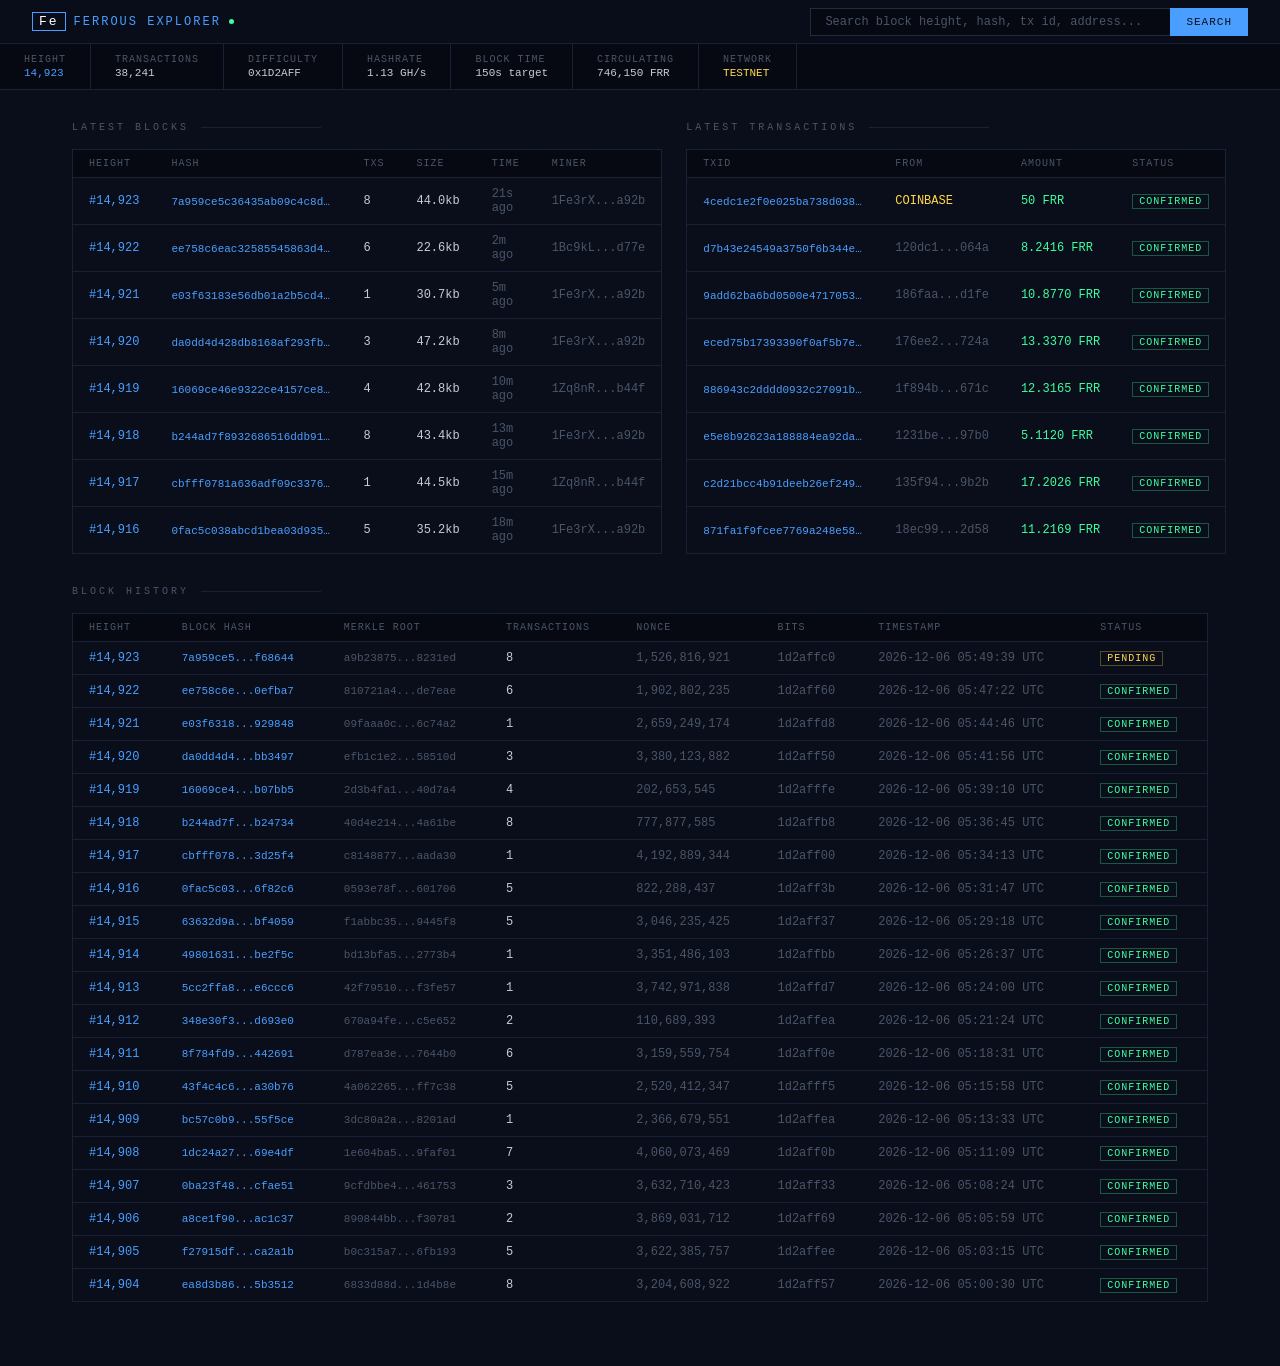
==== web/ferrous-explorer.html @ 622e5e6d "Fix chain tests: remove suppression, implement signature validation in apply_block_to_utxo, cleanup " ====
<!DOCTYPE html>
<html lang="en">
<head>
<meta charset="UTF-8">
<meta name="viewport" content="width=device-width, initial-scale=1.0">
<title>Ferrous Explorer</title>
<style>
:root {
  --bg: #0a0e1a;
  --bg2: #0d1120;
  --bg3: #060912;
  --border: #1a2035;
  --border2: #242b3d;
  --text: #c5cdd8;
  --dim: #4a5568;
  --accent: #4a9eff;
  --green: #3dffa0;
  --red: #ff4a6a;
  --yellow: #ffd84a;
  --mono: 'Courier New', Courier, monospace;
}
* { margin:0; padding:0; box-sizing:border-box; }
body { background:var(--bg); color:var(--text); font-family:var(--mono); font-size:13px; min-height:100vh; }
a { color:var(--accent); text-decoration:none; }
a:hover { text-decoration:underline; }

/* NAV */
nav {
  background:rgba(10,14,26,0.97);
  border-bottom:1px solid var(--border);
  padding:0 32px;
  height:44px;
  display:flex;
  align-items:center;
  justify-content:space-between;
  position:sticky;
  top:0;
  z-index:100;
}
.nav-logo { color:var(--accent); letter-spacing:2px; font-size:12px; display:flex; align-items:center; gap:8px; }
.fe { border:1px solid var(--accent); padding:1px 6px; color:#fff; font-size:13px; }
.dot { width:5px;height:5px;background:var(--green);border-radius:50%;animation:pulse 2s ease-in-out infinite; }
@keyframes pulse { 0%,100%{opacity:1;box-shadow:0 0 4px var(--green)}50%{opacity:.4;box-shadow:none} }

/* SEARCH */
.search-wrap { display:flex; gap:0; }
.search-input {
  background:var(--bg3);
  border:1px solid var(--border2);
  border-right:none;
  color:var(--text);
  font-family:var(--mono);
  font-size:12px;
  padding:6px 14px;
  width:360px;
  outline:none;
}
.search-input:focus { border-color:var(--accent); }
.search-input::placeholder { color:var(--dim); }
.search-btn {
  background:var(--accent);
  color:#0a0e1a;
  border:none;
  padding:6px 16px;
  font-family:var(--mono);
  font-size:11px;
  letter-spacing:1px;
  cursor:pointer;
}
.search-btn:hover { background:#6ab4ff; }

/* STATS BAR */
.stats-bar {
  display:flex;
  background:var(--bg3);
  border-bottom:1px solid var(--border);
}
.stat { padding:10px 24px; border-right:1px solid var(--border); font-size:11px; }
.stat-l { color:var(--dim); margin-bottom:2px; font-size:10px; letter-spacing:1px; text-transform:uppercase; }
.stat-v { color:var(--text); }
.stat-v.hl { color:var(--accent); }
.stat-v.ok { color:var(--green); }

/* MAIN LAYOUT */
.container { max-width:1200px; margin:0 auto; padding:32px; }

/* SECTION LABEL */
.section-label {
  font-size:10px;
  color:var(--dim);
  letter-spacing:3px;
  text-transform:uppercase;
  margin-bottom:16px;
  display:flex;
  align-items:center;
  gap:12px;
}
.section-label::after { content:''; flex:1; height:1px; background:var(--border); max-width:120px; }

/* TABLE */
.data-table { width:100%; border-collapse:collapse; border:1px solid var(--border); }
.data-table th {
  padding:8px 16px;
  font-size:10px;
  color:var(--dim);
  font-weight:normal;
  letter-spacing:1px;
  text-transform:uppercase;
  border-bottom:1px solid var(--border);
  text-align:left;
  background:var(--bg3);
}
.data-table td { padding:9px 16px; border-bottom:1px solid var(--border); font-size:12px; }
.data-table tr:last-child td { border-bottom:none; }
.data-table tr:hover td { background:var(--bg2); cursor:pointer; }

.hash { color:var(--accent); font-size:11px; }
.hash-short { max-width:160px; overflow:hidden; text-overflow:ellipsis; white-space:nowrap; display:inline-block; vertical-align:bottom; }

/* DETAIL VIEW */
.detail-panel {
  border:1px solid var(--border);
  margin-bottom:24px;
  display:none;
}
.detail-panel.visible { display:block; }
.detail-head {
  background:var(--bg3);
  padding:12px 20px;
  border-bottom:1px solid var(--border);
  display:flex;
  justify-content:space-between;
  align-items:center;
}
.detail-head-title { font-size:11px; color:var(--dim); letter-spacing:2px; text-transform:uppercase; }
.detail-close { font-size:11px; color:var(--dim); cursor:pointer; padding:2px 8px; border:1px solid var(--border); }
.detail-close:hover { color:var(--red); border-color:var(--red); }

.detail-grid { display:grid; grid-template-columns:1fr 1fr; gap:1px; background:var(--border); }
.detail-card { background:var(--bg); padding:20px 24px; }
.detail-row { display:flex; justify-content:space-between; align-items:baseline; padding:7px 0; border-bottom:1px solid var(--border); font-size:12px; }
.detail-row:last-child { border-bottom:none; }
.detail-key { color:var(--dim); min-width:140px; }
.detail-val { color:var(--text); text-align:right; word-break:break-all; }
.detail-val.hl { color:var(--accent); }
.detail-val.ok { color:var(--green); }
.detail-val.warn { color:var(--yellow); }

/* TX LIST IN BLOCK */
.tx-list { padding:0; }
.tx-row {
  display:grid;
  grid-template-columns:auto 1fr auto auto;
  gap:16px;
  align-items:center;
  padding:10px 24px;
  border-bottom:1px solid var(--border);
  font-size:12px;
  transition:background .1s;
}
.tx-row:last-child { border-bottom:none; }
.tx-row:hover { background:var(--bg2); cursor:pointer; }
.tx-type { font-size:10px; letter-spacing:1px; padding:2px 6px; border:1px solid var(--border2); color:var(--dim); }
.tx-type.coinbase { color:var(--yellow); border-color:rgba(255,216,74,0.3); }
.tx-type.regular { color:var(--accent); border-color:rgba(74,158,255,0.3); }

/* BADGE */
.badge { font-size:10px; padding:1px 6px; letter-spacing:1px; }
.badge-confirmed { color:var(--green); border:1px solid rgba(61,255,160,0.3); }
.badge-pending { color:var(--yellow); border:1px solid rgba(255,216,74,0.3); }

/* GRID TOP */
.top-grid { display:grid; grid-template-columns:1fr 1fr; gap:24px; margin-bottom:32px; }

/* SCROLLBAR */
::-webkit-scrollbar{width:3px;height:3px}
::-webkit-scrollbar-track{background:var(--bg)}
::-webkit-scrollbar-thumb{background:var(--border2)}

/* BLINK */
.blink { animation:blink 1s step-end infinite; }
@keyframes blink { 0%,100%{opacity:1}50%{opacity:0} }
</style>
</head>
<body>

<!-- NAV -->
<nav>
  <div class="nav-logo">
    <span class="fe">Fe</span>
    FERROUS EXPLORER
    <div class="dot"></div>
  </div>
  <div class="search-wrap">
    <input class="search-input" id="search-input" placeholder="Search block height, hash, tx id, address..." onkeydown="if(event.key==='Enter')doSearch()">
    <button class="search-btn" onclick="doSearch()">SEARCH</button>
  </div>
</nav>

<!-- STATS BAR -->
<div class="stats-bar">
  <div class="stat"><div class="stat-l">Height</div><div class="stat-v hl" id="s-height">14,923</div></div>
  <div class="stat"><div class="stat-l">Transactions</div><div class="stat-v" id="s-txcount">38,241</div></div>
  <div class="stat"><div class="stat-l">Difficulty</div><div class="stat-v" id="s-diff">0x1D2AFF</div></div>
  <div class="stat"><div class="stat-l">Hashrate</div><div class="stat-v" id="s-hash">1.24 GH/s</div></div>
  <div class="stat"><div class="stat-l">Block Time</div><div class="stat-v">150s target</div></div>
  <div class="stat"><div class="stat-l">Circulating</div><div class="stat-v" id="s-supply">746,150 FRR</div></div>
  <div class="stat"><div class="stat-l">Network</div><div class="stat-v warn" style="color:var(--yellow)">TESTNET</div></div>
</div>

<div class="container">

  <!-- DETAIL PANEL -->
  <div class="detail-panel" id="detail-panel">
    <div class="detail-head">
      <div class="detail-head-title" id="detail-title">Block Detail</div>
      <div class="detail-close" onclick="closeDetail()">CLOSE ✕</div>
    </div>
    <div id="detail-content"></div>
  </div>

  <!-- TOP GRID -->
  <div class="top-grid" style="align-items:stretch;">

    <!-- LATEST BLOCKS -->
    <div style="display:flex;flex-direction:column;">
      <div class="section-label">Latest Blocks</div>
      <table class="data-table" style="flex:1;">
        <thead>
          <tr>
            <th>Height</th>
            <th>Hash</th>
            <th>Txs</th>
            <th>Size</th>
            <th>Time</th>
            <th>Miner</th>
          </tr>
        </thead>
        <tbody id="blocks-table"></tbody>
      </table>
    </div>

    <!-- LATEST TRANSACTIONS -->
    <div style="display:flex;flex-direction:column;">
      <div class="section-label">Latest Transactions</div>
      <table class="data-table" style="flex:1;">
        <thead>
          <tr>
            <th>TxID</th>
            <th>From</th>
            <th>Amount</th>
            <th>Status</th>
          </tr>
        </thead>
        <tbody id="tx-table"></tbody>
      </table>
    </div>

  </div>

  <!-- ALL BLOCKS -->
  <div class="section-label">Block History</div>
  <table class="data-table" style="margin-bottom:32px;">
    <thead>
      <tr>
        <th>Height</th>
        <th>Block Hash</th>
        <th>Merkle Root</th>
        <th>Transactions</th>
        <th>Nonce</th>
        <th>Bits</th>
        <th>Timestamp</th>
        <th>Status</th>
      </tr>
    </thead>
    <tbody id="all-blocks"></tbody>
  </table>

</div>

<script>
// ── DATA GENERATION ───────────────────────────────────────
function randHex(n) {
  let s=''; const h='0123456789abcdef';
  for(let i=0;i<n;i++) s+=h[Math.floor(Math.random()*16)];
  return s;
}
function shortHash(h) { return h.slice(0,8)+'...'+h.slice(-6); }
function shortAddr(a) { return a.slice(0,6)+'...'+a.slice(-4); }
function timeAgo(s) {
  if(s<60) return s+'s ago';
  if(s<3600) return Math.floor(s/60)+'m ago';
  return Math.floor(s/3600)+'h '+Math.floor((s%3600)/60)+'m ago';
}
function fmtTime(ts) {
  return new Date(ts*1000).toISOString().replace('T',' ').slice(0,19)+' UTC';
}

let blockHeight = 14923;
const miners = ['1Fe3rX...a92b','1Ax2mP...f31c','1Bc9kL...d77e','1Zq8nR...b44f'];

function makeBlock(height, ageSeconds) {
  return {
    height,
    hash: randHex(64),
    prevHash: randHex(64),
    merkleRoot: randHex(64),
    txCount: Math.floor(Math.random()*8)+1,
    size: Math.floor(Math.random()*40000)+8000,
    nonce: Math.floor(Math.random()*0xffffffff),
    bits: '1d2aff'+randHex(2),
    timestamp: Math.floor(Date.now()/1000) - ageSeconds,
    miner: miners[Math.floor(Math.random()*miners.length)],
    confirmed: ageSeconds > 150,
    txs: []
  };
}

function makeTx(blockHeight, isCoinbase) {
  return {
    txid: randHex(64),
    blockHeight,
    from: isCoinbase ? 'COINBASE' : '1'+randHex(33),
    to: '1'+randHex(33),
    amount: isCoinbase ? 50 : (Math.random()*20+0.1).toFixed(4),
    fee: isCoinbase ? 0 : (Math.random()*0.01).toFixed(6),
    isCoinbase,
    confirmed: true,
    size: Math.floor(Math.random()*500)+200,
    inputs: isCoinbase ? 0 : Math.floor(Math.random()*3)+1,
    outputs: Math.floor(Math.random()*2)+1
  };
}

// Generate blocks
let blocks = Array.from({length:20}, (_,i) => {
  const b = makeBlock(blockHeight-i, i*155 + Math.floor(Math.random()*30));
  b.txs = Array.from({length:b.txCount}, (_, j) => makeTx(b.height, j===0));
  return b;
});

let allTxs = blocks.flatMap(b => b.txs);

// ── RENDER LATEST BLOCKS ──────────────────────────────────
function renderBlocks() {
  const rows = blocks.slice(0,8);
  document.getElementById('blocks-table').innerHTML = rows.map(b => `
    <tr onclick="showBlock(${b.height})">
      <td style="color:var(--accent)">#${b.height.toLocaleString()}</td>
      <td><span class="hash hash-short">${b.hash}</span></td>
      <td>${b.txCount}</td>
      <td>${(b.size/1000).toFixed(1)}kb</td>
      <td style="color:var(--dim)">${timeAgo(Math.floor(Date.now()/1000)-b.timestamp)}</td>
      <td style="color:var(--dim)">${shortAddr(b.miner)}</td>
    </tr>`).join('');
}

// ── RENDER LATEST TXS ─────────────────────────────────────
function renderTxs() {
  const blockCount = blocks.slice(0,8).length;
  document.getElementById('tx-table').innerHTML = allTxs.slice(0,blockCount).map(t => `
    <tr onclick="showTx('${t.txid}')">
      <td><span class="hash hash-short">${t.txid}</span></td>
      <td style="color:var(--dim)">${t.isCoinbase ? '<span style="color:var(--yellow)">COINBASE</span>' : shortAddr(t.from)}</td>
      <td style="color:var(--green);white-space:nowrap">${t.amount} FRR</td>
      <td><span class="badge badge-confirmed">CONFIRMED</span></td>
    </tr>`).join('');
}

// ── RENDER ALL BLOCKS ─────────────────────────────────────
function renderAllBlocks() {
  document.getElementById('all-blocks').innerHTML = blocks.map(b => `
    <tr onclick="showBlock(${b.height})">
      <td style="color:var(--accent)">#${b.height.toLocaleString()}</td>
      <td><span class="hash">${shortHash(b.hash)}</span></td>
      <td><span class="hash" style="color:var(--dim)">${shortHash(b.merkleRoot)}</span></td>
      <td>${b.txCount}</td>
      <td style="color:var(--dim)">${b.nonce.toLocaleString()}</td>
      <td style="color:var(--dim)">${b.bits}</td>
      <td style="color:var(--dim)">${fmtTime(b.timestamp)}</td>
      <td><span class="badge ${b.confirmed?'badge-confirmed':'badge-pending'}">${b.confirmed?'CONFIRMED':'PENDING'}</span></td>
    </tr>`).join('');
}

// ── SHOW BLOCK DETAIL ─────────────────────────────────────
function showBlock(height) {
  const b = blocks.find(x => x.height === height);
  if(!b) return;

  document.getElementById('detail-title').textContent = 'Block #' + height.toLocaleString();

  const txRows = b.txs.map(t => `
    <div class="tx-row" onclick="showTx('${t.txid}')">
      <span class="tx-type ${t.isCoinbase?'coinbase':'regular'}">${t.isCoinbase?'COINBASE':'TX'}</span>
      <span class="hash">${shortHash(t.txid)}</span>
      <span style="color:var(--dim)">${t.isCoinbase?'—':shortAddr(t.from)+' → '+shortAddr(t.to)}</span>
      <span style="color:var(--green)">${t.amount} FRR</span>
    </div>`).join('');

  document.getElementById('detail-content').innerHTML = `
    <div class="detail-grid">
      <div class="detail-card">
        <div class="detail-row"><span class="detail-key">Height</span><span class="detail-val hl">#${b.height.toLocaleString()}</span></div>
        <div class="detail-row"><span class="detail-key">Hash</span><span class="detail-val" style="font-size:10px">${b.hash}</span></div>
        <div class="detail-row"><span class="detail-key">Prev Hash</span><span class="detail-val" style="font-size:10px;color:var(--dim)">${shortHash(b.prevHash)}</span></div>
        <div class="detail-row"><span class="detail-key">Merkle Root</span><span class="detail-val" style="font-size:10px;color:var(--dim)">${shortHash(b.merkleRoot)}</span></div>
        <div class="detail-row"><span class="detail-key">Timestamp</span><span class="detail-val">${fmtTime(b.timestamp)}</span></div>
      </div>
      <div class="detail-card">
        <div class="detail-row"><span class="detail-key">Transactions</span><span class="detail-val">${b.txCount}</span></div>
        <div class="detail-row"><span class="detail-key">Size</span><span class="detail-val">${(b.size/1000).toFixed(2)} KB</span></div>
        <div class="detail-row"><span class="detail-key">Nonce</span><span class="detail-val">${b.nonce.toLocaleString()}</span></div>
        <div class="detail-row"><span class="detail-key">Bits</span><span class="detail-val">${b.bits}</span></div>
        <div class="detail-row"><span class="detail-key">Miner</span><span class="detail-val hl">${b.miner}</span></div>
        <div class="detail-row"><span class="detail-key">Status</span><span class="detail-val ok">CONFIRMED</span></div>
      </div>
    </div>
    <div style="border-top:1px solid var(--border)">
      <div style="padding:10px 24px;font-size:10px;color:var(--dim);letter-spacing:2px;text-transform:uppercase;border-bottom:1px solid var(--border);background:var(--bg3)">Transactions (${b.txCount})</div>
      <div class="tx-list">${txRows}</div>
    </div>`;

  showDetail('Block #' + height.toLocaleString());
}

// ── SHOW TX DETAIL ────────────────────────────────────────
function showTx(txid) {
  const t = allTxs.find(x => x.txid === txid);
  if(!t) return;

  document.getElementById('detail-content').innerHTML = `
    <div class="detail-grid">
      <div class="detail-card">
        <div class="detail-row"><span class="detail-key">TxID</span><span class="detail-val hl" style="font-size:10px">${t.txid}</span></div>
        <div class="detail-row"><span class="detail-key">Block</span><span class="detail-val"><a href="#" onclick="showBlock(${t.blockHeight})">#${t.blockHeight.toLocaleString()}</a></span></div>
        <div class="detail-row"><span class="detail-key">Type</span><span class="detail-val ${t.isCoinbase?'warn':'hl'}">${t.isCoinbase?'COINBASE':'REGULAR'}</span></div>
        <div class="detail-row"><span class="detail-key">Status</span><span class="detail-val ok">CONFIRMED</span></div>
        <div class="detail-row"><span class="detail-key">Size</span><span class="detail-val">${t.size} bytes</span></div>
      </div>
      <div class="detail-card">
        <div class="detail-row"><span class="detail-key">From</span><span class="detail-val ${t.isCoinbase?'warn':''}">${t.isCoinbase?'COINBASE':t.from}</span></div>
        <div class="detail-row"><span class="detail-key">To</span><span class="detail-val">${t.to}</span></div>
        <div class="detail-row"><span class="detail-key">Amount</span><span class="detail-val ok">${t.amount} FRR</span></div>
        <div class="detail-row"><span class="detail-key">Fee</span><span class="detail-val">${t.isCoinbase?'—':t.fee+' FRR'}</span></div>
        <div class="detail-row"><span class="detail-key">Inputs / Outputs</span><span class="detail-val">${t.inputs} / ${t.outputs}</span></div>
      </div>
    </div>
    <div style="padding:16px 24px;background:var(--bg3);border-top:1px solid var(--border);font-size:11px;color:var(--dim);">
      <span style="color:var(--accent)">NOTE</span> — Ring CT enabled: amounts and sender identity are confidential on mainnet. Testnet shows plaintext values for debugging.
    </div>`;

  showDetail('Transaction');
}

function showDetail(title) {
  document.getElementById('detail-title').textContent = title;
  const panel = document.getElementById('detail-panel');
  panel.classList.add('visible');
  panel.scrollIntoView({ behavior:'smooth', block:'start' });
}

function closeDetail() {
  document.getElementById('detail-panel').classList.remove('visible');
}

// ── SEARCH ────────────────────────────────────────────────
function doSearch() {
  const q = document.getElementById('search-input').value.trim();
  if(!q) return;
  const num = parseInt(q);
  if(!isNaN(num)) { showBlock(num); return; }
  const byHash = blocks.find(b => b.hash.startsWith(q.toLowerCase()));
  if(byHash) { showBlock(byHash.height); return; }
  const byTx = allTxs.find(t => t.txid.startsWith(q.toLowerCase()));
  if(byTx) { showTx(byTx.txid); return; }
  alert('Not found: ' + q);
}

// ── LIVE TICK ─────────────────────────────────────────────
let tickSec = 0;
function tick() {
  tickSec++;
  if(tickSec % 150 === 0) {
    blockHeight++;
    const newBlock = makeBlock(blockHeight, 0);
    newBlock.txs = Array.from({length:newBlock.txCount}, (_,j) => makeTx(newBlock.height, j===0));
    blocks.unshift(newBlock);
    blocks = blocks.slice(0, 20);
    allTxs = blocks.flatMap(b => b.txs);
    document.getElementById('s-height').textContent = blockHeight.toLocaleString();
    document.getElementById('s-supply').textContent = (blockHeight * 50).toLocaleString() + ' FRR';
    renderBlocks();
    renderTxs();
    renderAllBlocks();
  }
  document.getElementById('s-hash').textContent = (1.1+Math.random()*.3).toFixed(2)+' GH/s';
}

// INIT
renderBlocks();
renderTxs();
renderAllBlocks();
setInterval(tick, 1000);
</script>
</body>
</html>
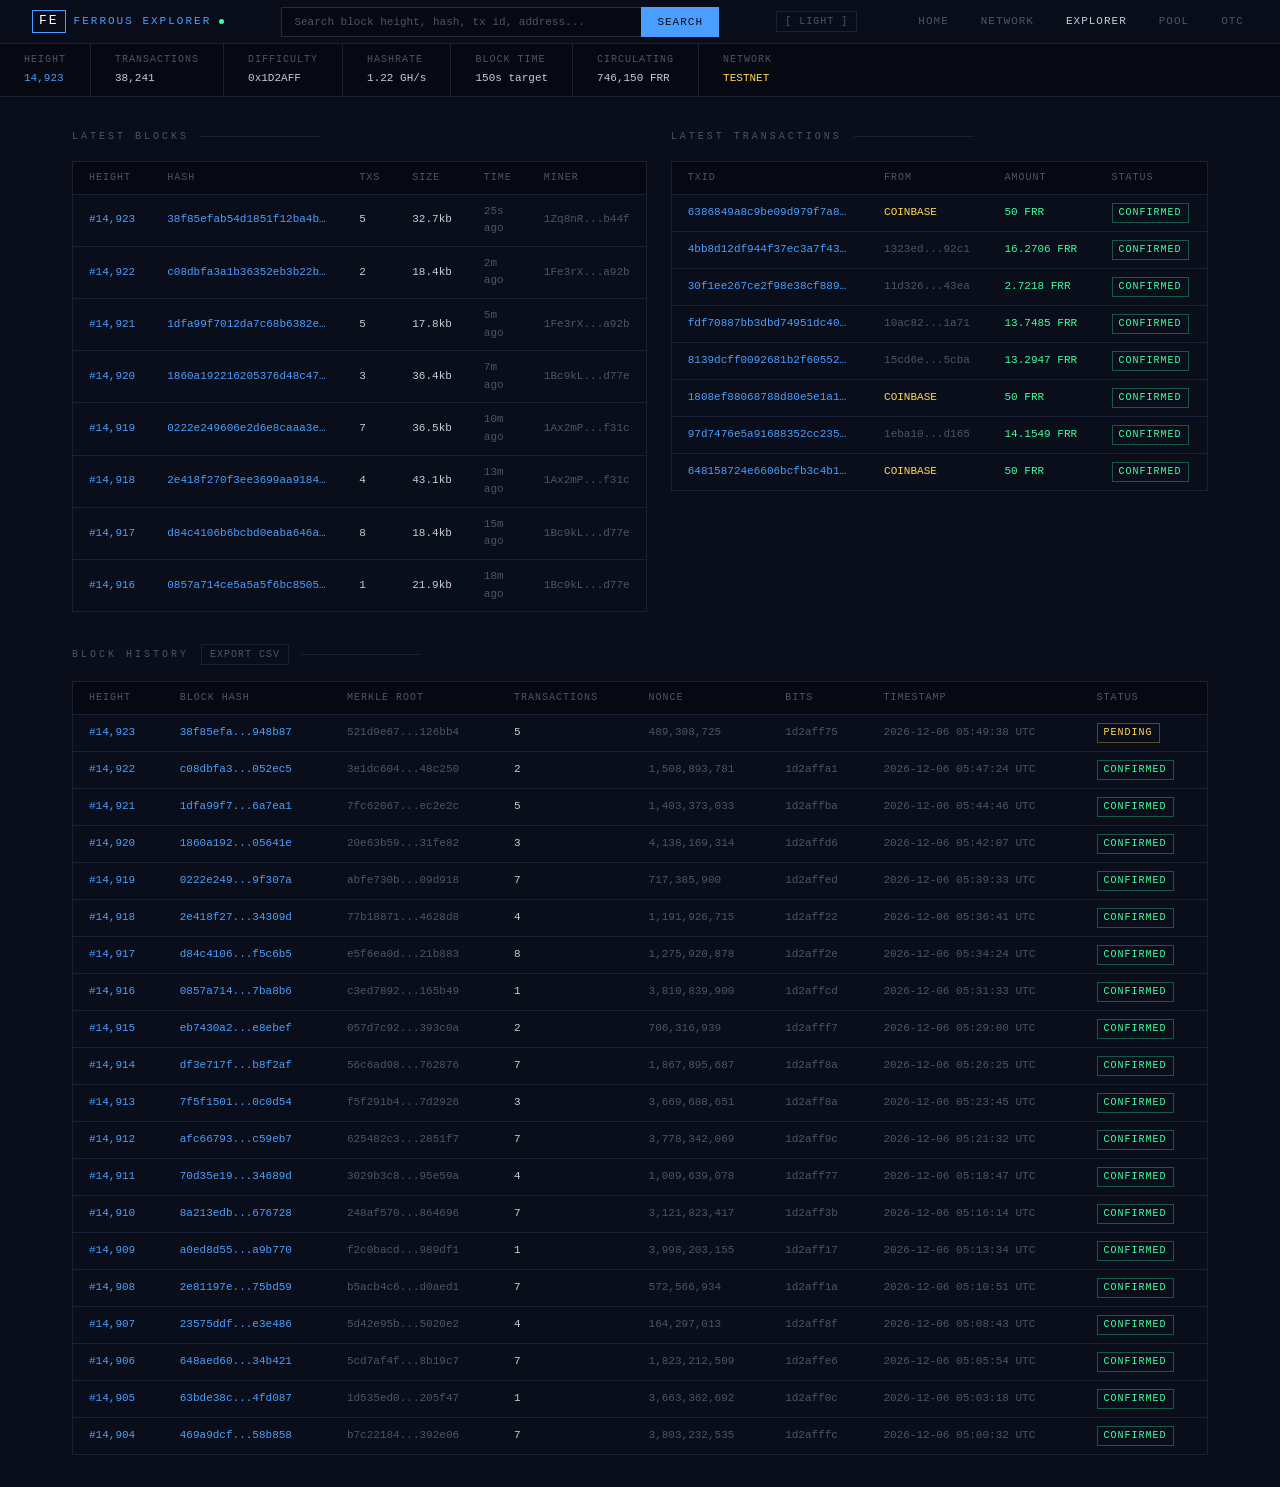
==== commit 4a276e1c: "feat: create shared assets and update HTML files Add shared CSS, JS utilities, and link index page E" ====
--- a/web/ferrous-explorer.html
+++ b/web/ferrous-explorer.html
@@ -1,506 +1,833 @@
 <!DOCTYPE html>
 <html lang="en">
 <head>
-<meta charset="UTF-8">
-<meta name="viewport" content="width=device-width, initial-scale=1.0">
-<title>Ferrous Explorer</title>
-<style>
-:root {
-  --bg: #0a0e1a;
-  --bg2: #0d1120;
-  --bg3: #060912;
-  --border: #1a2035;
-  --border2: #242b3d;
-  --text: #c5cdd8;
-  --dim: #4a5568;
-  --accent: #4a9eff;
-  --green: #3dffa0;
-  --red: #ff4a6a;
-  --yellow: #ffd84a;
-  --mono: 'Courier New', Courier, monospace;
-}
-* { margin:0; padding:0; box-sizing:border-box; }
-body { background:var(--bg); color:var(--text); font-family:var(--mono); font-size:13px; min-height:100vh; }
-a { color:var(--accent); text-decoration:none; }
-a:hover { text-decoration:underline; }
-
-/* NAV */
-nav {
-  background:rgba(10,14,26,0.97);
-  border-bottom:1px solid var(--border);
-  padding:0 32px;
-  height:44px;
-  display:flex;
-  align-items:center;
-  justify-content:space-between;
-  position:sticky;
-  top:0;
-  z-index:100;
-}
-.nav-logo { color:var(--accent); letter-spacing:2px; font-size:12px; display:flex; align-items:center; gap:8px; }
-.fe { border:1px solid var(--accent); padding:1px 6px; color:#fff; font-size:13px; }
-.dot { width:5px;height:5px;background:var(--green);border-radius:50%;animation:pulse 2s ease-in-out infinite; }
-@keyframes pulse { 0%,100%{opacity:1;box-shadow:0 0 4px var(--green)}50%{opacity:.4;box-shadow:none} }
-
-/* SEARCH */
-.search-wrap { display:flex; gap:0; }
-.search-input {
-  background:var(--bg3);
-  border:1px solid var(--border2);
-  border-right:none;
-  color:var(--text);
-  font-family:var(--mono);
-  font-size:12px;
-  padding:6px 14px;
-  width:360px;
-  outline:none;
-}
-.search-input:focus { border-color:var(--accent); }
-.search-input::placeholder { color:var(--dim); }
-.search-btn {
-  background:var(--accent);
-  color:#0a0e1a;
-  border:none;
-  padding:6px 16px;
-  font-family:var(--mono);
-  font-size:11px;
-  letter-spacing:1px;
-  cursor:pointer;
-}
-.search-btn:hover { background:#6ab4ff; }
-
-/* STATS BAR */
-.stats-bar {
-  display:flex;
-  background:var(--bg3);
-  border-bottom:1px solid var(--border);
-}
-.stat { padding:10px 24px; border-right:1px solid var(--border); font-size:11px; }
-.stat-l { color:var(--dim); margin-bottom:2px; font-size:10px; letter-spacing:1px; text-transform:uppercase; }
-.stat-v { color:var(--text); }
-.stat-v.hl { color:var(--accent); }
-.stat-v.ok { color:var(--green); }
-
-/* MAIN LAYOUT */
-.container { max-width:1200px; margin:0 auto; padding:32px; }
-
-/* SECTION LABEL */
-.section-label {
-  font-size:10px;
-  color:var(--dim);
-  letter-spacing:3px;
-  text-transform:uppercase;
-  margin-bottom:16px;
-  display:flex;
-  align-items:center;
-  gap:12px;
-}
-.section-label::after { content:''; flex:1; height:1px; background:var(--border); max-width:120px; }
-
-/* TABLE */
-.data-table { width:100%; border-collapse:collapse; border:1px solid var(--border); }
-.data-table th {
-  padding:8px 16px;
-  font-size:10px;
-  color:var(--dim);
-  font-weight:normal;
-  letter-spacing:1px;
-  text-transform:uppercase;
-  border-bottom:1px solid var(--border);
-  text-align:left;
-  background:var(--bg3);
-}
-.data-table td { padding:9px 16px; border-bottom:1px solid var(--border); font-size:12px; }
-.data-table tr:last-child td { border-bottom:none; }
-.data-table tr:hover td { background:var(--bg2); cursor:pointer; }
-
-.hash { color:var(--accent); font-size:11px; }
-.hash-short { max-width:160px; overflow:hidden; text-overflow:ellipsis; white-space:nowrap; display:inline-block; vertical-align:bottom; }
-
-/* DETAIL VIEW */
-.detail-panel {
-  border:1px solid var(--border);
-  margin-bottom:24px;
-  display:none;
-}
-.detail-panel.visible { display:block; }
-.detail-head {
-  background:var(--bg3);
-  padding:12px 20px;
-  border-bottom:1px solid var(--border);
-  display:flex;
-  justify-content:space-between;
-  align-items:center;
-}
-.detail-head-title { font-size:11px; color:var(--dim); letter-spacing:2px; text-transform:uppercase; }
-.detail-close { font-size:11px; color:var(--dim); cursor:pointer; padding:2px 8px; border:1px solid var(--border); }
-.detail-close:hover { color:var(--red); border-color:var(--red); }
-
-.detail-grid { display:grid; grid-template-columns:1fr 1fr; gap:1px; background:var(--border); }
-.detail-card { background:var(--bg); padding:20px 24px; }
-.detail-row { display:flex; justify-content:space-between; align-items:baseline; padding:7px 0; border-bottom:1px solid var(--border); font-size:12px; }
-.detail-row:last-child { border-bottom:none; }
-.detail-key { color:var(--dim); min-width:140px; }
-.detail-val { color:var(--text); text-align:right; word-break:break-all; }
-.detail-val.hl { color:var(--accent); }
-.detail-val.ok { color:var(--green); }
-.detail-val.warn { color:var(--yellow); }
-
-/* TX LIST IN BLOCK */
-.tx-list { padding:0; }
-.tx-row {
-  display:grid;
-  grid-template-columns:auto 1fr auto auto;
-  gap:16px;
-  align-items:center;
-  padding:10px 24px;
-  border-bottom:1px solid var(--border);
-  font-size:12px;
-  transition:background .1s;
-}
-.tx-row:last-child { border-bottom:none; }
-.tx-row:hover { background:var(--bg2); cursor:pointer; }
-.tx-type { font-size:10px; letter-spacing:1px; padding:2px 6px; border:1px solid var(--border2); color:var(--dim); }
-.tx-type.coinbase { color:var(--yellow); border-color:rgba(255,216,74,0.3); }
-.tx-type.regular { color:var(--accent); border-color:rgba(74,158,255,0.3); }
-
-/* BADGE */
-.badge { font-size:10px; padding:1px 6px; letter-spacing:1px; }
-.badge-confirmed { color:var(--green); border:1px solid rgba(61,255,160,0.3); }
-.badge-pending { color:var(--yellow); border:1px solid rgba(255,216,74,0.3); }
-
-/* GRID TOP */
-.top-grid { display:grid; grid-template-columns:1fr 1fr; gap:24px; margin-bottom:32px; }
-
-/* SCROLLBAR */
-::-webkit-scrollbar{width:3px;height:3px}
-::-webkit-scrollbar-track{background:var(--bg)}
-::-webkit-scrollbar-thumb{background:var(--border2)}
-
-/* BLINK */
-.blink { animation:blink 1s step-end infinite; }
-@keyframes blink { 0%,100%{opacity:1}50%{opacity:0} }
-</style>
+  <meta charset="UTF-8">
+  <meta name="viewport" content="width=device-width, initial-scale=1.0">
+  <meta name="description" content="Ferrous Block Explorer - Browse blocks, transactions, and addresses on the Ferrous blockchain">
+  <meta name="theme-color" content="#0a0e1a">
+  <title>Ferrous Explorer</title>
+  <link rel="stylesheet" href="shared-styles.css">
+  <style>
+    /* Explorer-specific styles */
+    .search-wrap {
+      display: flex;
+      gap: 0;
+    }
+
+    .search-input {
+      background: var(--color-bg-tertiary);
+      border: 1px solid var(--color-border-light);
+      border-right: none;
+      color: var(--color-text);
+      font-family: var(--font-mono);
+      font-size: var(--font-size-sm);
+      padding: var(--space-2) var(--space-3);
+      width: 360px;
+      outline: none;
+      transition: border-color var(--transition-base);
+    }
+
+    .search-input:focus {
+      border-color: var(--color-accent);
+    }
+
+    .search-input::placeholder {
+      color: var(--color-text-dim);
+    }
+
+    .search-btn {
+      background: var(--color-accent);
+      color: var(--color-bg);
+      border: none;
+      padding: var(--space-2) var(--space-4);
+      font-family: var(--font-mono);
+      font-size: var(--font-size-sm);
+      letter-spacing: 1px;
+      cursor: pointer;
+      transition: background var(--transition-base);
+    }
+
+    .search-btn:hover {
+      background: #6ab4ff;
+    }
+
+    .search-btn:focus-visible {
+      outline: 2px solid var(--color-white);
+      outline-offset: -2px;
+    }
+
+    /* Container */
+    .container {
+      max-width: 1200px;
+      margin: 0 auto;
+      padding: var(--space-8);
+    }
+
+    /* Detail Panel */
+    .detail-panel {
+      border: 1px solid var(--color-border);
+      margin-bottom: var(--space-6);
+      display: none;
+    }
+
+    .detail-panel.visible {
+      display: block;
+      animation: fadeIn 0.2s ease;
+    }
+
+    .detail-head {
+      background: var(--color-bg-tertiary);
+      padding: var(--space-3) var(--space-5);
+      border-bottom: 1px solid var(--color-border);
+      display: flex;
+      justify-content: space-between;
+      align-items: center;
+    }
+
+    .detail-head-title {
+      font-size: var(--font-size-sm);
+      color: var(--color-text-dim);
+      letter-spacing: 2px;
+      text-transform: uppercase;
+    }
+
+    .detail-close {
+      font-size: var(--font-size-sm);
+      color: var(--color-text-dim);
+      cursor: pointer;
+      padding: 2px var(--space-2);
+      border: 1px solid var(--color-border);
+      background: none;
+      font-family: var(--font-mono);
+      transition: all var(--transition-fast);
+    }
+
+    .detail-close:hover {
+      color: var(--color-error);
+      border-color: var(--color-error);
+    }
+
+    .detail-grid {
+      display: grid;
+      grid-template-columns: 1fr 1fr;
+      gap: 1px;
+      background: var(--color-border);
+    }
+
+    .detail-card {
+      background: var(--color-bg);
+      padding: var(--space-5) var(--space-6);
+    }
+
+    .detail-row {
+      display: flex;
+      justify-content: space-between;
+      align-items: baseline;
+      padding: var(--space-2) 0;
+      border-bottom: 1px solid var(--color-border);
+      font-size: var(--font-size-sm);
+    }
+
+    .detail-row:last-child {
+      border-bottom: none;
+    }
+
+    .detail-key {
+      color: var(--color-text-dim);
+      min-width: 140px;
+    }
+
+    .detail-val {
+      color: var(--color-text);
+      text-align: right;
+      word-break: break-all;
+    }
+
+    .detail-val.hl { color: var(--color-accent); }
+    .detail-val.ok { color: var(--color-success); }
+    .detail-val.warn { color: var(--color-warning); }
+
+    /* Transaction list in block detail */
+    .tx-list {
+      padding: 0;
+    }
+
+    .tx-row {
+      display: grid;
+      grid-template-columns: auto 1fr auto auto;
+      gap: var(--space-4);
+      align-items: center;
+      padding: var(--space-2) var(--space-6);
+      border-bottom: 1px solid var(--color-border);
+      font-size: var(--font-size-sm);
+      transition: background var(--transition-fast);
+      cursor: pointer;
+    }
+
+    .tx-row:last-child {
+      border-bottom: none;
+    }
+
+    .tx-row:hover {
+      background: var(--color-bg-secondary);
+    }
+
+    .tx-type {
+      font-size: var(--font-size-xs);
+      letter-spacing: 1px;
+      padding: 2px 6px;
+      border: 1px solid var(--color-border-light);
+      color: var(--color-text-dim);
+    }
+
+    .tx-type.coinbase {
+      color: var(--color-warning);
+      border-color: rgba(255, 216, 74, 0.3);
+    }
+
+    .tx-type.regular {
+      color: var(--color-accent);
+      border-color: rgba(74, 158, 255, 0.3);
+    }
+
+    /* Top Grid */
+    .top-grid {
+      display: grid;
+      grid-template-columns: 1fr 1fr;
+      gap: var(--space-6);
+      margin-bottom: var(--space-8);
+    }
+
+    .top-grid > div {
+      display: flex;
+      flex-direction: column;
+    }
+
+    /* Copy button */
+    .copy-btn {
+      background: none;
+      border: none;
+      color: var(--color-text-dim);
+      cursor: pointer;
+      padding: 2px;
+      font-size: var(--font-size-xs);
+      margin-left: var(--space-2);
+      opacity: 0;
+      transition: all var(--transition-fast);
+    }
+
+    .detail-row:hover .copy-btn,
+    .hash-wrap:hover .copy-btn {
+      opacity: 1;
+    }
+
+    .copy-btn:hover {
+      color: var(--color-accent);
+    }
+
+    /* Export button */
+    .export-btn {
+      font-size: var(--font-size-xs);
+      padding: var(--space-1) var(--space-2);
+      background: none;
+      border: 1px solid var(--color-border);
+      color: var(--color-text-dim);
+      cursor: pointer;
+      font-family: var(--font-mono);
+      letter-spacing: 1px;
+      transition: all var(--transition-base);
+    }
+
+    .export-btn:hover {
+      border-color: var(--color-accent);
+      color: var(--color-accent);
+    }
+
+    /* Responsive */
+    @media (max-width: 1024px) {
+      .search-input {
+        width: 280px;
+      }
+    }
+
+    @media (max-width: 768px) {
+      .top-grid {
+        grid-template-columns: 1fr;
+      }
+
+      .detail-grid {
+        grid-template-columns: 1fr;
+      }
+
+      .search-wrap {
+        display: none;
+      }
+
+      .container {
+        padding: var(--space-4);
+      }
+
+      .tx-row {
+        grid-template-columns: auto 1fr auto;
+        gap: var(--space-2);
+      }
+
+      .tx-row > span:nth-child(3) {
+        display: none;
+      }
+    }
+
+    @media (max-width: 480px) {
+      .detail-row {
+        flex-direction: column;
+        align-items: flex-start;
+        gap: var(--space-1);
+      }
+
+      .detail-val {
+        text-align: left;
+      }
+    }
+  </style>
 </head>
 <body>
-
-<!-- NAV -->
-<nav>
-  <div class="nav-logo">
-    <span class="fe">Fe</span>
-    FERROUS EXPLORER
-    <div class="dot"></div>
+  <a href="#main-content" class="skip-link">Skip to main content</a>
+
+  <!-- Navigation -->
+  <nav class="ferrous-nav" role="navigation" aria-label="Main navigation">
+    <div class="nav-logo">
+      <a href="index.html" style="display:flex;align-items:center;gap:var(--space-2);color:inherit;text-decoration:none;">
+        <span class="fe">Fe</span>
+        FERROUS EXPLORER
+        <div class="dot" aria-hidden="true"></div>
+      </a>
+    </div>
+    <div class="search-wrap" role="search">
+      <label for="search-input" class="sr-only">Search blocks, transactions, or addresses</label>
+      <input 
+        class="search-input" 
+        id="search-input" 
+        type="search"
+        placeholder="Search block height, hash, tx id, address..."
+        aria-describedby="search-hint"
+      >
+      <button class="search-btn" id="search-btn" aria-label="Search">SEARCH</button>
+      <span id="search-hint" class="sr-only">Enter a block height, block hash, transaction ID, or address</span>
+    </div>
+    <div style="display:flex;gap:var(--space-3);align-items:center;">
+      <button class="theme-toggle" aria-label="Toggle theme">[ LIGHT ]</button>
+      <button class="nav-toggle" aria-expanded="false" aria-controls="nav-links">[ MENU ]</button>
+    </div>
+    <ul class="nav-links" id="nav-links">
+      <li><a href="index.html">Home</a></li>
+      <li><a href="ferrous-network.html">Network</a></li>
+      <li><a href="ferrous-explorer.html" aria-current="page" class="active">Explorer</a></li>
+      <li><a href="ferrous-pool.html">Pool</a></li>
+      <li><a href="ferrous-otc.html">OTC</a></li>
+    </ul>
+  </nav>
+
+  <!-- Stats Bar -->
+  <div class="stats-bar" role="region" aria-label="Network statistics">
+    <div class="stat">
+      <div class="stat-label">Height</div>
+      <div class="stat-value highlight" id="s-height">14,923</div>
+    </div>
+    <div class="stat">
+      <div class="stat-label">Transactions</div>
+      <div class="stat-value" id="s-txcount">38,241</div>
+    </div>
+    <div class="stat">
+      <div class="stat-label">Difficulty</div>
+      <div class="stat-value" id="s-diff">0x1D2AFF</div>
+    </div>
+    <div class="stat">
+      <div class="stat-label">Hashrate</div>
+      <div class="stat-value" id="s-hash">1.24 GH/s</div>
+    </div>
+    <div class="stat">
+      <div class="stat-label">Block Time</div>
+      <div class="stat-value">150s target</div>
+    </div>
+    <div class="stat">
+      <div class="stat-label">Circulating</div>
+      <div class="stat-value" id="s-supply">746,150 FRR</div>
+    </div>
+    <div class="stat">
+      <div class="stat-label">Network</div>
+      <div class="stat-value warning">TESTNET</div>
+    </div>
   </div>
-  <div class="search-wrap">
-    <input class="search-input" id="search-input" placeholder="Search block height, hash, tx id, address..." onkeydown="if(event.key==='Enter')doSearch()">
-    <button class="search-btn" onclick="doSearch()">SEARCH</button>
-  </div>
-</nav>
-
-<!-- STATS BAR -->
-<div class="stats-bar">
-  <div class="stat"><div class="stat-l">Height</div><div class="stat-v hl" id="s-height">14,923</div></div>
-  <div class="stat"><div class="stat-l">Transactions</div><div class="stat-v" id="s-txcount">38,241</div></div>
-  <div class="stat"><div class="stat-l">Difficulty</div><div class="stat-v" id="s-diff">0x1D2AFF</div></div>
-  <div class="stat"><div class="stat-l">Hashrate</div><div class="stat-v" id="s-hash">1.24 GH/s</div></div>
-  <div class="stat"><div class="stat-l">Block Time</div><div class="stat-v">150s target</div></div>
-  <div class="stat"><div class="stat-l">Circulating</div><div class="stat-v" id="s-supply">746,150 FRR</div></div>
-  <div class="stat"><div class="stat-l">Network</div><div class="stat-v warn" style="color:var(--yellow)">TESTNET</div></div>
-</div>
-
-<div class="container">
-
-  <!-- DETAIL PANEL -->
-  <div class="detail-panel" id="detail-panel">
-    <div class="detail-head">
-      <div class="detail-head-title" id="detail-title">Block Detail</div>
-      <div class="detail-close" onclick="closeDetail()">CLOSE ✕</div>
-    </div>
-    <div id="detail-content"></div>
-  </div>
-
-  <!-- TOP GRID -->
-  <div class="top-grid" style="align-items:stretch;">
-
-    <!-- LATEST BLOCKS -->
-    <div style="display:flex;flex-direction:column;">
-      <div class="section-label">Latest Blocks</div>
-      <table class="data-table" style="flex:1;">
+
+  <main id="main-content" class="container">
+    <!-- Detail Panel -->
+    <div class="detail-panel" id="detail-panel" role="dialog" aria-labelledby="detail-title" aria-modal="false">
+      <div class="detail-head">
+        <div class="detail-head-title" id="detail-title">Block Detail</div>
+        <button class="detail-close" id="detail-close" aria-label="Close detail panel">CLOSE ×</button>
+      </div>
+      <div id="detail-content"></div>
+    </div>
+
+    <!-- Top Grid: Latest Blocks & Transactions -->
+    <div class="top-grid">
+      <!-- Latest Blocks -->
+      <section aria-labelledby="blocks-label">
+        <div class="section-label" id="blocks-label">Latest Blocks</div>
+        <table class="data-table" aria-describedby="blocks-label">
+          <thead>
+            <tr>
+              <th scope="col">Height</th>
+              <th scope="col">Hash</th>
+              <th scope="col">Txs</th>
+              <th scope="col">Size</th>
+              <th scope="col">Time</th>
+              <th scope="col">Miner</th>
+            </tr>
+          </thead>
+          <tbody id="blocks-table"></tbody>
+        </table>
+      </section>
+
+      <!-- Latest Transactions -->
+      <section aria-labelledby="tx-label">
+        <div class="section-label" id="tx-label">Latest Transactions</div>
+        <table class="data-table" aria-describedby="tx-label">
+          <thead>
+            <tr>
+              <th scope="col">TxID</th>
+              <th scope="col">From</th>
+              <th scope="col">Amount</th>
+              <th scope="col">Status</th>
+            </tr>
+          </thead>
+          <tbody id="tx-table"></tbody>
+        </table>
+      </section>
+    </div>
+
+    <!-- All Blocks -->
+    <section aria-labelledby="history-label">
+      <div class="section-label" id="history-label">
+        Block History
+        <button class="export-btn" id="export-blocks" aria-label="Export block history as CSV">EXPORT CSV</button>
+      </div>
+      <table class="data-table" aria-describedby="history-label">
         <thead>
           <tr>
-            <th>Height</th>
-            <th>Hash</th>
-            <th>Txs</th>
-            <th>Size</th>
-            <th>Time</th>
-            <th>Miner</th>
+            <th scope="col">Height</th>
+            <th scope="col">Block Hash</th>
+            <th scope="col">Merkle Root</th>
+            <th scope="col">Transactions</th>
+            <th scope="col">Nonce</th>
+            <th scope="col">Bits</th>
+            <th scope="col">Timestamp</th>
+            <th scope="col">Status</th>
           </tr>
         </thead>
-        <tbody id="blocks-table"></tbody>
+        <tbody id="all-blocks"></tbody>
       </table>
-    </div>
-
-    <!-- LATEST TRANSACTIONS -->
-    <div style="display:flex;flex-direction:column;">
-      <div class="section-label">Latest Transactions</div>
-      <table class="data-table" style="flex:1;">
-        <thead>
-          <tr>
-            <th>TxID</th>
-            <th>From</th>
-            <th>Amount</th>
-            <th>Status</th>
-          </tr>
-        </thead>
-        <tbody id="tx-table"></tbody>
-      </table>
-    </div>
-
-  </div>
-
-  <!-- ALL BLOCKS -->
-  <div class="section-label">Block History</div>
-  <table class="data-table" style="margin-bottom:32px;">
-    <thead>
-      <tr>
-        <th>Height</th>
-        <th>Block Hash</th>
-        <th>Merkle Root</th>
-        <th>Transactions</th>
-        <th>Nonce</th>
-        <th>Bits</th>
-        <th>Timestamp</th>
-        <th>Status</th>
-      </tr>
-    </thead>
-    <tbody id="all-blocks"></tbody>
-  </table>
-
-</div>
-
-<script>
-// ── DATA GENERATION ───────────────────────────────────────
-function randHex(n) {
-  let s=''; const h='0123456789abcdef';
-  for(let i=0;i<n;i++) s+=h[Math.floor(Math.random()*16)];
-  return s;
-}
-function shortHash(h) { return h.slice(0,8)+'...'+h.slice(-6); }
-function shortAddr(a) { return a.slice(0,6)+'...'+a.slice(-4); }
-function timeAgo(s) {
-  if(s<60) return s+'s ago';
-  if(s<3600) return Math.floor(s/60)+'m ago';
-  return Math.floor(s/3600)+'h '+Math.floor((s%3600)/60)+'m ago';
-}
-function fmtTime(ts) {
-  return new Date(ts*1000).toISOString().replace('T',' ').slice(0,19)+' UTC';
-}
-
-let blockHeight = 14923;
-const miners = ['1Fe3rX...a92b','1Ax2mP...f31c','1Bc9kL...d77e','1Zq8nR...b44f'];
-
-function makeBlock(height, ageSeconds) {
-  return {
-    height,
-    hash: randHex(64),
-    prevHash: randHex(64),
-    merkleRoot: randHex(64),
-    txCount: Math.floor(Math.random()*8)+1,
-    size: Math.floor(Math.random()*40000)+8000,
-    nonce: Math.floor(Math.random()*0xffffffff),
-    bits: '1d2aff'+randHex(2),
-    timestamp: Math.floor(Date.now()/1000) - ageSeconds,
-    miner: miners[Math.floor(Math.random()*miners.length)],
-    confirmed: ageSeconds > 150,
-    txs: []
-  };
-}
-
-function makeTx(blockHeight, isCoinbase) {
-  return {
-    txid: randHex(64),
-    blockHeight,
-    from: isCoinbase ? 'COINBASE' : '1'+randHex(33),
-    to: '1'+randHex(33),
-    amount: isCoinbase ? 50 : (Math.random()*20+0.1).toFixed(4),
-    fee: isCoinbase ? 0 : (Math.random()*0.01).toFixed(6),
-    isCoinbase,
-    confirmed: true,
-    size: Math.floor(Math.random()*500)+200,
-    inputs: isCoinbase ? 0 : Math.floor(Math.random()*3)+1,
-    outputs: Math.floor(Math.random()*2)+1
-  };
-}
-
-// Generate blocks
-let blocks = Array.from({length:20}, (_,i) => {
-  const b = makeBlock(blockHeight-i, i*155 + Math.floor(Math.random()*30));
-  b.txs = Array.from({length:b.txCount}, (_, j) => makeTx(b.height, j===0));
-  return b;
-});
-
-let allTxs = blocks.flatMap(b => b.txs);
-
-// ── RENDER LATEST BLOCKS ──────────────────────────────────
-function renderBlocks() {
-  const rows = blocks.slice(0,8);
-  document.getElementById('blocks-table').innerHTML = rows.map(b => `
-    <tr onclick="showBlock(${b.height})">
-      <td style="color:var(--accent)">#${b.height.toLocaleString()}</td>
-      <td><span class="hash hash-short">${b.hash}</span></td>
-      <td>${b.txCount}</td>
-      <td>${(b.size/1000).toFixed(1)}kb</td>
-      <td style="color:var(--dim)">${timeAgo(Math.floor(Date.now()/1000)-b.timestamp)}</td>
-      <td style="color:var(--dim)">${shortAddr(b.miner)}</td>
-    </tr>`).join('');
-}
-
-// ── RENDER LATEST TXS ─────────────────────────────────────
-function renderTxs() {
-  const blockCount = blocks.slice(0,8).length;
-  document.getElementById('tx-table').innerHTML = allTxs.slice(0,blockCount).map(t => `
-    <tr onclick="showTx('${t.txid}')">
-      <td><span class="hash hash-short">${t.txid}</span></td>
-      <td style="color:var(--dim)">${t.isCoinbase ? '<span style="color:var(--yellow)">COINBASE</span>' : shortAddr(t.from)}</td>
-      <td style="color:var(--green);white-space:nowrap">${t.amount} FRR</td>
-      <td><span class="badge badge-confirmed">CONFIRMED</span></td>
-    </tr>`).join('');
-}
-
-// ── RENDER ALL BLOCKS ─────────────────────────────────────
-function renderAllBlocks() {
-  document.getElementById('all-blocks').innerHTML = blocks.map(b => `
-    <tr onclick="showBlock(${b.height})">
-      <td style="color:var(--accent)">#${b.height.toLocaleString()}</td>
-      <td><span class="hash">${shortHash(b.hash)}</span></td>
-      <td><span class="hash" style="color:var(--dim)">${shortHash(b.merkleRoot)}</span></td>
-      <td>${b.txCount}</td>
-      <td style="color:var(--dim)">${b.nonce.toLocaleString()}</td>
-      <td style="color:var(--dim)">${b.bits}</td>
-      <td style="color:var(--dim)">${fmtTime(b.timestamp)}</td>
-      <td><span class="badge ${b.confirmed?'badge-confirmed':'badge-pending'}">${b.confirmed?'CONFIRMED':'PENDING'}</span></td>
-    </tr>`).join('');
-}
-
-// ── SHOW BLOCK DETAIL ─────────────────────────────────────
-function showBlock(height) {
-  const b = blocks.find(x => x.height === height);
-  if(!b) return;
-
-  document.getElementById('detail-title').textContent = 'Block #' + height.toLocaleString();
-
-  const txRows = b.txs.map(t => `
-    <div class="tx-row" onclick="showTx('${t.txid}')">
-      <span class="tx-type ${t.isCoinbase?'coinbase':'regular'}">${t.isCoinbase?'COINBASE':'TX'}</span>
-      <span class="hash">${shortHash(t.txid)}</span>
-      <span style="color:var(--dim)">${t.isCoinbase?'—':shortAddr(t.from)+' → '+shortAddr(t.to)}</span>
-      <span style="color:var(--green)">${t.amount} FRR</span>
-    </div>`).join('');
-
-  document.getElementById('detail-content').innerHTML = `
-    <div class="detail-grid">
-      <div class="detail-card">
-        <div class="detail-row"><span class="detail-key">Height</span><span class="detail-val hl">#${b.height.toLocaleString()}</span></div>
-        <div class="detail-row"><span class="detail-key">Hash</span><span class="detail-val" style="font-size:10px">${b.hash}</span></div>
-        <div class="detail-row"><span class="detail-key">Prev Hash</span><span class="detail-val" style="font-size:10px;color:var(--dim)">${shortHash(b.prevHash)}</span></div>
-        <div class="detail-row"><span class="detail-key">Merkle Root</span><span class="detail-val" style="font-size:10px;color:var(--dim)">${shortHash(b.merkleRoot)}</span></div>
-        <div class="detail-row"><span class="detail-key">Timestamp</span><span class="detail-val">${fmtTime(b.timestamp)}</span></div>
-      </div>
-      <div class="detail-card">
-        <div class="detail-row"><span class="detail-key">Transactions</span><span class="detail-val">${b.txCount}</span></div>
-        <div class="detail-row"><span class="detail-key">Size</span><span class="detail-val">${(b.size/1000).toFixed(2)} KB</span></div>
-        <div class="detail-row"><span class="detail-key">Nonce</span><span class="detail-val">${b.nonce.toLocaleString()}</span></div>
-        <div class="detail-row"><span class="detail-key">Bits</span><span class="detail-val">${b.bits}</span></div>
-        <div class="detail-row"><span class="detail-key">Miner</span><span class="detail-val hl">${b.miner}</span></div>
-        <div class="detail-row"><span class="detail-key">Status</span><span class="detail-val ok">CONFIRMED</span></div>
-      </div>
-    </div>
-    <div style="border-top:1px solid var(--border)">
-      <div style="padding:10px 24px;font-size:10px;color:var(--dim);letter-spacing:2px;text-transform:uppercase;border-bottom:1px solid var(--border);background:var(--bg3)">Transactions (${b.txCount})</div>
-      <div class="tx-list">${txRows}</div>
-    </div>`;
-
-  showDetail('Block #' + height.toLocaleString());
-}
-
-// ── SHOW TX DETAIL ────────────────────────────────────────
-function showTx(txid) {
-  const t = allTxs.find(x => x.txid === txid);
-  if(!t) return;
-
-  document.getElementById('detail-content').innerHTML = `
-    <div class="detail-grid">
-      <div class="detail-card">
-        <div class="detail-row"><span class="detail-key">TxID</span><span class="detail-val hl" style="font-size:10px">${t.txid}</span></div>
-        <div class="detail-row"><span class="detail-key">Block</span><span class="detail-val"><a href="#" onclick="showBlock(${t.blockHeight})">#${t.blockHeight.toLocaleString()}</a></span></div>
-        <div class="detail-row"><span class="detail-key">Type</span><span class="detail-val ${t.isCoinbase?'warn':'hl'}">${t.isCoinbase?'COINBASE':'REGULAR'}</span></div>
-        <div class="detail-row"><span class="detail-key">Status</span><span class="detail-val ok">CONFIRMED</span></div>
-        <div class="detail-row"><span class="detail-key">Size</span><span class="detail-val">${t.size} bytes</span></div>
-      </div>
-      <div class="detail-card">
-        <div class="detail-row"><span class="detail-key">From</span><span class="detail-val ${t.isCoinbase?'warn':''}">${t.isCoinbase?'COINBASE':t.from}</span></div>
-        <div class="detail-row"><span class="detail-key">To</span><span class="detail-val">${t.to}</span></div>
-        <div class="detail-row"><span class="detail-key">Amount</span><span class="detail-val ok">${t.amount} FRR</span></div>
-        <div class="detail-row"><span class="detail-key">Fee</span><span class="detail-val">${t.isCoinbase?'—':t.fee+' FRR'}</span></div>
-        <div class="detail-row"><span class="detail-key">Inputs / Outputs</span><span class="detail-val">${t.inputs} / ${t.outputs}</span></div>
-      </div>
-    </div>
-    <div style="padding:16px 24px;background:var(--bg3);border-top:1px solid var(--border);font-size:11px;color:var(--dim);">
-      <span style="color:var(--accent)">NOTE</span> — Ring CT enabled: amounts and sender identity are confidential on mainnet. Testnet shows plaintext values for debugging.
-    </div>`;
-
-  showDetail('Transaction');
-}
-
-function showDetail(title) {
-  document.getElementById('detail-title').textContent = title;
-  const panel = document.getElementById('detail-panel');
-  panel.classList.add('visible');
-  panel.scrollIntoView({ behavior:'smooth', block:'start' });
-}
-
-function closeDetail() {
-  document.getElementById('detail-panel').classList.remove('visible');
-}
-
-// ── SEARCH ────────────────────────────────────────────────
-function doSearch() {
-  const q = document.getElementById('search-input').value.trim();
-  if(!q) return;
-  const num = parseInt(q);
-  if(!isNaN(num)) { showBlock(num); return; }
-  const byHash = blocks.find(b => b.hash.startsWith(q.toLowerCase()));
-  if(byHash) { showBlock(byHash.height); return; }
-  const byTx = allTxs.find(t => t.txid.startsWith(q.toLowerCase()));
-  if(byTx) { showTx(byTx.txid); return; }
-  alert('Not found: ' + q);
-}
-
-// ── LIVE TICK ─────────────────────────────────────────────
-let tickSec = 0;
-function tick() {
-  tickSec++;
-  if(tickSec % 150 === 0) {
-    blockHeight++;
-    const newBlock = makeBlock(blockHeight, 0);
-    newBlock.txs = Array.from({length:newBlock.txCount}, (_,j) => makeTx(newBlock.height, j===0));
-    blocks.unshift(newBlock);
-    blocks = blocks.slice(0, 20);
-    allTxs = blocks.flatMap(b => b.txs);
-    document.getElementById('s-height').textContent = blockHeight.toLocaleString();
-    document.getElementById('s-supply').textContent = (blockHeight * 50).toLocaleString() + ' FRR';
-    renderBlocks();
-    renderTxs();
-    renderAllBlocks();
-  }
-  document.getElementById('s-hash').textContent = (1.1+Math.random()*.3).toFixed(2)+' GH/s';
-}
-
-// INIT
-renderBlocks();
-renderTxs();
-renderAllBlocks();
-setInterval(tick, 1000);
-</script>
+    </section>
+  </main>
+
+  <script src="shared-utils.js"></script>
+  <script>
+    // ═══════════════════════════════════════════════════════════
+    // DATA GENERATION
+    // ═══════════════════════════════════════════════════════════
+
+    let blockHeight = 14923;
+    const miners = ['1Fe3rX...a92b', '1Ax2mP...f31c', '1Bc9kL...d77e', '1Zq8nR...b44f'];
+
+    function makeBlock(height, ageSeconds) {
+      return {
+        height: height,
+        hash: Ferrous.randomHex(64),
+        prevHash: Ferrous.randomHex(64),
+        merkleRoot: Ferrous.randomHex(64),
+        txCount: Ferrous.randomInt(1, 8),
+        size: Ferrous.randomInt(8000, 48000),
+        nonce: Ferrous.randomInt(0, 0xffffffff),
+        bits: '1d2aff' + Ferrous.randomHex(2),
+        timestamp: Math.floor(Date.now() / 1000) - ageSeconds,
+        miner: miners[Ferrous.randomInt(0, miners.length - 1)],
+        confirmed: ageSeconds > 150,
+        txs: []
+      };
+    }
+
+    function makeTx(blockHeight, isCoinbase) {
+      return {
+        txid: Ferrous.randomHex(64),
+        blockHeight: blockHeight,
+        from: isCoinbase ? 'COINBASE' : '1' + Ferrous.randomHex(33),
+        to: '1' + Ferrous.randomHex(33),
+        amount: isCoinbase ? 50 : Ferrous.randomFloat(0.1, 20).toFixed(4),
+        fee: isCoinbase ? 0 : Ferrous.randomFloat(0, 0.01).toFixed(6),
+        isCoinbase: isCoinbase,
+        confirmed: true,
+        size: Ferrous.randomInt(200, 700),
+        inputs: isCoinbase ? 0 : Ferrous.randomInt(1, 3),
+        outputs: Ferrous.randomInt(1, 2)
+      };
+    }
+
+    // Generate initial blocks
+    let blocks = Array.from({ length: 20 }, function(_, i) {
+      const b = makeBlock(blockHeight - i, i * 155 + Ferrous.randomInt(0, 30));
+      b.txs = Array.from({ length: b.txCount }, function(_, j) {
+        return makeTx(b.height, j === 0);
+      });
+      return b;
+    });
+
+    let allTxs = blocks.flatMap(function(b) { return b.txs; });
+
+    // ═══════════════════════════════════════════════════════════
+    // RENDER FUNCTIONS
+    // ═══════════════════════════════════════════════════════════
+
+    function renderBlocks() {
+      const rows = blocks.slice(0, 8);
+      var html = rows.map(function(b) {
+        return '<tr tabindex="0" role="button" aria-label="View block ' + b.height + '" data-block="' + b.height + '">' +
+          '<td style="color:var(--color-accent)">#' + Ferrous.formatNumber(b.height) + '</td>' +
+          '<td><span class="hash hash-short">' + b.hash + '</span></td>' +
+          '<td>' + b.txCount + '</td>' +
+          '<td>' + (b.size / 1000).toFixed(1) + 'kb</td>' +
+          '<td style="color:var(--color-text-dim)">' + Ferrous.timeAgo(Math.floor(Date.now() / 1000) - b.timestamp) + '</td>' +
+          '<td style="color:var(--color-text-dim)">' + Ferrous.shortAddr(b.miner) + '</td>' +
+          '</tr>';
+      }).join('');
+      document.getElementById('blocks-table').innerHTML = html;
+    }
+
+    function renderTxs() {
+      var html = allTxs.slice(0, 8).map(function(t) {
+        var fromDisplay = t.isCoinbase 
+          ? '<span style="color:var(--color-warning)">COINBASE</span>' 
+          : Ferrous.shortAddr(t.from);
+        return '<tr tabindex="0" role="button" aria-label="View transaction" data-txid="' + t.txid + '">' +
+          '<td><span class="hash hash-short">' + t.txid + '</span></td>' +
+          '<td style="color:var(--color-text-dim)">' + fromDisplay + '</td>' +
+          '<td style="color:var(--color-success);white-space:nowrap">' + t.amount + ' FRR</td>' +
+          '<td><span class="badge badge-success">CONFIRMED</span></td>' +
+          '</tr>';
+      }).join('');
+      document.getElementById('tx-table').innerHTML = html;
+    }
+
+    function renderAllBlocks() {
+      var html = blocks.map(function(b) {
+        var statusClass = b.confirmed ? 'badge-success' : 'badge-warning';
+        var statusText = b.confirmed ? 'CONFIRMED' : 'PENDING';
+        return '<tr tabindex="0" role="button" aria-label="View block ' + b.height + '" data-block="' + b.height + '">' +
+          '<td style="color:var(--color-accent)">#' + Ferrous.formatNumber(b.height) + '</td>' +
+          '<td><span class="hash">' + Ferrous.shortHash(b.hash) + '</span></td>' +
+          '<td><span class="hash" style="color:var(--color-text-dim)">' + Ferrous.shortHash(b.merkleRoot) + '</span></td>' +
+          '<td>' + b.txCount + '</td>' +
+          '<td style="color:var(--color-text-dim)">' + Ferrous.formatNumber(b.nonce) + '</td>' +
+          '<td style="color:var(--color-text-dim)">' + b.bits + '</td>' +
+          '<td style="color:var(--color-text-dim)">' + Ferrous.formatTimestamp(b.timestamp) + '</td>' +
+          '<td><span class="badge ' + statusClass + '">' + statusText + '</span></td>' +
+          '</tr>';
+      }).join('');
+      document.getElementById('all-blocks').innerHTML = html;
+    }
+
+    // ═══════════════════════════════════════════════════════════
+    // DETAIL VIEWS
+    // ═══════════════════════════════════════════════════════════
+
+    function showBlock(height) {
+      var b = blocks.find(function(x) { return x.height === height; });
+      if (!b) return;
+
+      document.getElementById('detail-title').textContent = 'Block #' + Ferrous.formatNumber(height);
+
+      var txRows = b.txs.map(function(t) {
+        var typeClass = t.isCoinbase ? 'coinbase' : 'regular';
+        var typeText = t.isCoinbase ? 'COINBASE' : 'TX';
+        var addrDisplay = t.isCoinbase ? '—' : Ferrous.shortAddr(t.from) + ' → ' + Ferrous.shortAddr(t.to);
+        return '<div class="tx-row" tabindex="0" role="button" data-txid="' + t.txid + '">' +
+          '<span class="tx-type ' + typeClass + '">' + typeText + '</span>' +
+          '<span class="hash">' + Ferrous.shortHash(t.txid) + '</span>' +
+          '<span style="color:var(--color-text-dim)">' + addrDisplay + '</span>' +
+          '<span style="color:var(--color-success)">' + t.amount + ' FRR</span>' +
+          '</div>';
+      }).join('');
+
+      var html = '<div class="detail-grid">' +
+        '<div class="detail-card">' +
+          '<div class="detail-row"><span class="detail-key">Height</span><span class="detail-val hl">#' + Ferrous.formatNumber(b.height) + '</span></div>' +
+          '<div class="detail-row"><span class="detail-key">Hash</span><span class="detail-val hash-wrap" style="font-size:var(--font-size-xs)">' + b.hash + '<button class="copy-btn" data-copy="' + b.hash + '" aria-label="Copy hash">[ COPY ]</button></span></div>' +
+          '<div class="detail-row"><span class="detail-key">Prev Hash</span><span class="detail-val" style="font-size:var(--font-size-xs);color:var(--color-text-dim)">' + Ferrous.shortHash(b.prevHash) + '</span></div>' +
+          '<div class="detail-row"><span class="detail-key">Merkle Root</span><span class="detail-val" style="font-size:var(--font-size-xs);color:var(--color-text-dim)">' + Ferrous.shortHash(b.merkleRoot) + '</span></div>' +
+          '<div class="detail-row"><span class="detail-key">Timestamp</span><span class="detail-val">' + Ferrous.formatTimestamp(b.timestamp) + '</span></div>' +
+        '</div>' +
+        '<div class="detail-card">' +
+          '<div class="detail-row"><span class="detail-key">Transactions</span><span class="detail-val">' + b.txCount + '</span></div>' +
+          '<div class="detail-row"><span class="detail-key">Size</span><span class="detail-val">' + (b.size / 1000).toFixed(2) + ' KB</span></div>' +
+          '<div class="detail-row"><span class="detail-key">Nonce</span><span class="detail-val">' + Ferrous.formatNumber(b.nonce) + '</span></div>' +
+          '<div class="detail-row"><span class="detail-key">Bits</span><span class="detail-val">' + b.bits + '</span></div>' +
+          '<div class="detail-row"><span class="detail-key">Miner</span><span class="detail-val hl">' + b.miner + '</span></div>' +
+          '<div class="detail-row"><span class="detail-key">Status</span><span class="detail-val ok">CONFIRMED</span></div>' +
+        '</div>' +
+      '</div>' +
+      '<div style="border-top:1px solid var(--color-border)">' +
+        '<div style="padding:var(--space-2) var(--space-6);font-size:var(--font-size-xs);color:var(--color-text-dim);letter-spacing:2px;text-transform:uppercase;border-bottom:1px solid var(--color-border);background:var(--color-bg-tertiary)">Transactions (' + b.txCount + ')</div>' +
+        '<div class="tx-list">' + txRows + '</div>' +
+      '</div>';
+
+      document.getElementById('detail-content').innerHTML = html;
+      showDetail('Block #' + Ferrous.formatNumber(height));
+      attachCopyHandlers();
+      attachTxHandlers();
+    }
+
+    function showTx(txid) {
+      var t = allTxs.find(function(x) { return x.txid === txid; });
+      if (!t) return;
+
+      var typeClass = t.isCoinbase ? 'warn' : 'hl';
+      var typeText = t.isCoinbase ? 'COINBASE' : 'REGULAR';
+      var fromClass = t.isCoinbase ? 'warn' : '';
+      var fromDisplay = t.isCoinbase ? 'COINBASE' : t.from;
+      var feeDisplay = t.isCoinbase ? '—' : t.fee + ' FRR';
+
+      var html = '<div class="detail-grid">' +
+        '<div class="detail-card">' +
+          '<div class="detail-row"><span class="detail-key">TxID</span><span class="detail-val hl hash-wrap" style="font-size:var(--font-size-xs)">' + t.txid + '<button class="copy-btn" data-copy="' + t.txid + '" aria-label="Copy transaction ID">[ COPY ]</button></span></div>' +
+          '<div class="detail-row"><span class="detail-key">Block</span><span class="detail-val"><a href="#" class="block-link" data-block="' + t.blockHeight + '">#' + Ferrous.formatNumber(t.blockHeight) + '</a></span></div>' +
+          '<div class="detail-row"><span class="detail-key">Type</span><span class="detail-val ' + typeClass + '">' + typeText + '</span></div>' +
+          '<div class="detail-row"><span class="detail-key">Status</span><span class="detail-val ok">CONFIRMED</span></div>' +
+          '<div class="detail-row"><span class="detail-key">Size</span><span class="detail-val">' + t.size + ' bytes</span></div>' +
+        '</div>' +
+        '<div class="detail-card">' +
+          '<div class="detail-row"><span class="detail-key">From</span><span class="detail-val ' + fromClass + '">' + fromDisplay + '</span></div>' +
+          '<div class="detail-row"><span class="detail-key">To</span><span class="detail-val">' + t.to + '</span></div>' +
+          '<div class="detail-row"><span class="detail-key">Amount</span><span class="detail-val ok">' + t.amount + ' FRR</span></div>' +
+          '<div class="detail-row"><span class="detail-key">Fee</span><span class="detail-val">' + feeDisplay + '</span></div>' +
+          '<div class="detail-row"><span class="detail-key">Inputs / Outputs</span><span class="detail-val">' + t.inputs + ' / ' + t.outputs + '</span></div>' +
+        '</div>' +
+      '</div>' +
+      '<div style="padding:var(--space-4) var(--space-6);background:var(--color-bg-tertiary);border-top:1px solid var(--color-border);font-size:var(--font-size-sm);color:var(--color-text-dim);">' +
+        '<span style="color:var(--color-accent)">NOTE</span> — Ring CT enabled: amounts and sender identity are confidential on mainnet. Testnet shows plaintext values for debugging.' +
+      '</div>';
+
+      document.getElementById('detail-content').innerHTML = html;
+      showDetail('Transaction');
+      attachCopyHandlers();
+      attachBlockLinks();
+    }
+
+    function showDetail(title) {
+      document.getElementById('detail-title').textContent = title;
+      var panel = document.getElementById('detail-panel');
+      panel.classList.add('visible');
+      panel.scrollIntoView({ behavior: 'smooth', block: 'start' });
+      panel.querySelector('.detail-close').focus();
+    }
+
+    function closeDetail() {
+      document.getElementById('detail-panel').classList.remove('visible');
+    }
+
+    // ═══════════════════════════════════════════════════════════
+    // EVENT HANDLERS
+    // ═══════════════════════════════════════════════════════════
+
+    function attachCopyHandlers() {
+      document.querySelectorAll('.copy-btn[data-copy]').forEach(function(btn) {
+        btn.addEventListener('click', function(e) {
+          e.stopPropagation();
+          Ferrous.copyToClipboard(btn.getAttribute('data-copy'));
+        });
+      });
+    }
+
+    function attachTxHandlers() {
+      document.querySelectorAll('.tx-row[data-txid]').forEach(function(row) {
+        row.addEventListener('click', function() {
+          showTx(row.getAttribute('data-txid'));
+        });
+        row.addEventListener('keydown', function(e) {
+          if (e.key === 'Enter' || e.key === ' ') {
+            e.preventDefault();
+            showTx(row.getAttribute('data-txid'));
+          }
+        });
+      });
+    }
+
+    function attachBlockLinks() {
+      document.querySelectorAll('.block-link[data-block]').forEach(function(link) {
+        link.addEventListener('click', function(e) {
+          e.preventDefault();
+          showBlock(parseInt(link.getAttribute('data-block')));
+        });
+      });
+    }
+
+    function attachTableRowHandlers() {
+      // Block rows
+      document.querySelectorAll('tr[data-block]').forEach(function(row) {
+        row.addEventListener('click', function() {
+          showBlock(parseInt(row.getAttribute('data-block')));
+        });
+        row.addEventListener('keydown', function(e) {
+          if (e.key === 'Enter' || e.key === ' ') {
+            e.preventDefault();
+            showBlock(parseInt(row.getAttribute('data-block')));
+          }
+        });
+      });
+
+      // Tx rows in tables
+      document.querySelectorAll('tr[data-txid]').forEach(function(row) {
+        row.addEventListener('click', function() {
+          showTx(row.getAttribute('data-txid'));
+        });
+        row.addEventListener('keydown', function(e) {
+          if (e.key === 'Enter' || e.key === ' ') {
+            e.preventDefault();
+            showTx(row.getAttribute('data-txid'));
+          }
+        });
+      });
+    }
+
+    // ═══════════════════════════════════════════════════════════
+    // SEARCH
+    // ═══════════════════════════════════════════════════════════
+
+    function doSearch() {
+      var q = document.getElementById('search-input').value.trim();
+      if (!q) return;
+
+      var num = parseInt(q);
+      if (!isNaN(num)) {
+        showBlock(num);
+        return;
+      }
+
+      var byHash = blocks.find(function(b) {
+        return b.hash.toLowerCase().startsWith(q.toLowerCase());
+      });
+      if (byHash) {
+        showBlock(byHash.height);
+        return;
+      }
+
+      var byTx = allTxs.find(function(t) {
+        return t.txid.toLowerCase().startsWith(q.toLowerCase());
+      });
+      if (byTx) {
+        showTx(byTx.txid);
+        return;
+      }
+
+      Ferrous.showToast('Not found: ' + q, 'warning');
+    }
+
+    // ═══════════════════════════════════════════════════════════
+    // LIVE UPDATES (Throttled)
+    // ═══════════════════════════════════════════════════════════
+
+    var tickSec = 0;
+    var updateStats = Ferrous.throttle(function() {
+      document.getElementById('s-hash').textContent = Ferrous.randomFloat(1.1, 1.4).toFixed(2) + ' GH/s';
+    }, 1000);
+
+    function tick() {
+      tickSec++;
+      
+      // New block every ~150 seconds
+      if (tickSec % 150 === 0) {
+        blockHeight++;
+        var newBlock = makeBlock(blockHeight, 0);
+        newBlock.txs = Array.from({ length: newBlock.txCount }, function(_, j) {
+          return makeTx(newBlock.height, j === 0);
+        });
+        blocks.unshift(newBlock);
+        blocks = blocks.slice(0, 20);
+        allTxs = blocks.flatMap(function(b) { return b.txs; });
+        
+        document.getElementById('s-height').textContent = Ferrous.formatNumber(blockHeight);
+        document.getElementById('s-supply').textContent = Ferrous.formatNumber(blockHeight * 50) + ' FRR';
+        
+        renderBlocks();
+        renderTxs();
+        renderAllBlocks();
+        attachTableRowHandlers();
+        
+        Ferrous.showToast('New block #' + blockHeight, 'success');
+      }
+
+      updateStats();
+    }
+
+    // ═══════════════════════════════════════════════════════════
+    // EXPORT
+    // ═══════════════════════════════════════════════════════════
+
+    function exportBlocks() {
+      var data = blocks.map(function(b) {
+        return {
+          height: b.height,
+          hash: b.hash,
+          merkleRoot: b.merkleRoot,
+          txCount: b.txCount,
+          nonce: b.nonce,
+          bits: b.bits,
+          timestamp: Ferrous.formatTimestamp(b.timestamp),
+          status: b.confirmed ? 'Confirmed' : 'Pending'
+        };
+      });
+
+      Ferrous.exportCSV(data, 'ferrous-blocks.csv', [
+        { key: 'height', label: 'Height' },
+        { key: 'hash', label: 'Block Hash' },
+        { key: 'merkleRoot', label: 'Merkle Root' },
+        { key: 'txCount', label: 'Transactions' },
+        { key: 'nonce', label: 'Nonce' },
+        { key: 'bits', label: 'Bits' },
+        { key: 'timestamp', label: 'Timestamp' },
+        { key: 'status', label: 'Status' }
+      ]);
+    }
+
+    // ═══════════════════════════════════════════════════════════
+    // INITIALIZATION
+    // ═══════════════════════════════════════════════════════════
+
+    document.addEventListener('DOMContentLoaded', function() {
+      // Render initial data
+      renderBlocks();
+      renderTxs();
+      renderAllBlocks();
+      attachTableRowHandlers();
+
+      // Search handlers
+      document.getElementById('search-btn').addEventListener('click', doSearch);
+      document.getElementById('search-input').addEventListener('keydown', function(e) {
+        if (e.key === 'Enter') doSearch();
+      });
+
+      // Close detail panel
+      document.getElementById('detail-close').addEventListener('click', closeDetail);
+
+      // Export button
+      document.getElementById('export-blocks').addEventListener('click', exportBlocks);
+
+      // Keyboard shortcut for search
+      Ferrous.registerShortcut('/', function() {
+        document.getElementById('search-input').focus();
+      }, 'Focus search');
+
+      // Start live updates
+      setInterval(tick, 1000);
+    });
+  </script>
 </body>
 </html>
--- a/web/shared-styles.css
+++ b/web/shared-styles.css
@@ -0,0 +1,893 @@
+/**
+ * Ferrous Network - Shared Styles
+ * Terminal/hacker aesthetic design system
+ */
+
+/* ═══════════════════════════════════════════════════════════
+   CSS CUSTOM PROPERTIES (Design Tokens)
+   ═══════════════════════════════════════════════════════════ */
+:root {
+  /* Colors - Dark Theme (Default) */
+  --color-bg: #0a0e1a;
+  --color-bg-secondary: #0d1120;
+  --color-bg-tertiary: #060912;
+  --color-border: #1a2035;
+  --color-border-light: #242b3d;
+  --color-text: #c5cdd8;
+  --color-text-dim: #4a5568;
+  --color-accent: #4a9eff;
+  --color-accent-dark: #2d6fd4;
+  --color-success: #3dffa0;
+  --color-error: #ff4a6a;
+  --color-warning: #ffd84a;
+  --color-white: #ffffff;
+
+  /* Typography */
+  --font-mono: 'Courier New', Courier, monospace;
+  --font-size-xs: 10px;
+  --font-size-sm: 11px;
+  --font-size-base: 13px;
+  --font-size-md: 14px;
+  --font-size-lg: 16px;
+  --font-size-xl: 18px;
+  --font-size-2xl: 24px;
+  --font-size-3xl: 32px;
+  --line-height-tight: 1.2;
+  --line-height-base: 1.4;
+  --line-height-relaxed: 1.6;
+  --line-height-loose: 1.8;
+
+  /* Spacing */
+  --space-1: 4px;
+  --space-2: 8px;
+  --space-3: 12px;
+  --space-4: 16px;
+  --space-5: 20px;
+  --space-6: 24px;
+  --space-8: 32px;
+  --space-10: 40px;
+  --space-12: 48px;
+  --space-16: 64px;
+  --space-20: 80px;
+
+  /* Transitions */
+  --transition-fast: 0.1s ease;
+  --transition-base: 0.2s ease;
+  --transition-slow: 0.3s ease;
+
+  /* Borders */
+  --border-radius-sm: 0px;
+  --border-radius-base: 0px;
+
+  /* Z-index layers */
+  --z-base: 1;
+  --z-dropdown: 10;
+  --z-sticky: 50;
+  --z-fixed: 100;
+  --z-modal: 200;
+  --z-overlay: 1000;
+
+  /* Focus ring */
+  --focus-ring: 0 0 0 2px var(--color-accent);
+}
+
+/* Light Theme */
+[data-theme="light"] {
+  --color-bg: #f5f5f5;
+  --color-bg-secondary: #e8e8e8;
+  --color-bg-tertiary: #ffffff;
+  --color-border: #d0d0d0;
+  --color-border-light: #c0c0c0;
+  --color-text: #1a1a1a;
+  --color-text-dim: #666666;
+  --color-accent: #2563eb;
+  --color-accent-dark: #1d4ed8;
+  --color-success: #059669;
+  --color-error: #dc2626;
+  --color-warning: #d97706;
+  --color-white: #000000;
+}
+
+/* ═══════════════════════════════════════════════════════════
+   RESET & BASE STYLES
+   ═══════════════════════════════════════════════════════════ */
+*, *::before, *::after {
+  margin: 0;
+  padding: 0;
+  box-sizing: border-box;
+}
+
+html {
+  scroll-behavior: smooth;
+  -webkit-text-size-adjust: 100%;
+}
+
+body {
+  background: var(--color-bg);
+  color: var(--color-text);
+  font-family: var(--font-mono);
+  font-size: var(--font-size-base);
+  line-height: var(--line-height-relaxed);
+  min-height: 100vh;
+  -webkit-font-smoothing: antialiased;
+  -moz-osx-font-smoothing: grayscale;
+}
+
+/* ═══════════════════════════════════════════════════════════
+   ACCESSIBILITY
+   ═══════════════════════════════════════════════════════════ */
+
+/* Screen reader only */
+.sr-only {
+  position: absolute;
+  width: 1px;
+  height: 1px;
+  padding: 0;
+  margin: -1px;
+  overflow: hidden;
+  clip: rect(0, 0, 0, 0);
+  white-space: nowrap;
+  border: 0;
+}
+
+/* Skip link */
+.skip-link {
+  position: absolute;
+  top: -100%;
+  left: 0;
+  background: var(--color-accent);
+  color: var(--color-bg);
+  padding: var(--space-2) var(--space-4);
+  z-index: var(--z-overlay);
+  font-size: var(--font-size-sm);
+  text-decoration: none;
+}
+
+.skip-link:focus {
+  top: 0;
+}
+
+/* Focus styles */
+:focus {
+  outline: none;
+}
+
+:focus-visible {
+  outline: 2px solid var(--color-accent);
+  outline-offset: 2px;
+}
+
+/* Reduced motion */
+@media (prefers-reduced-motion: reduce) {
+  *, *::before, *::after {
+    animation-duration: 0.01ms !important;
+    animation-iteration-count: 1 !important;
+    transition-duration: 0.01ms !important;
+  }
+  html {
+    scroll-behavior: auto;
+  }
+}
+
+/* ═══════════════════════════════════════════════════════════
+   TYPOGRAPHY
+   ═══════════════════════════════════════════════════════════ */
+a {
+  color: var(--color-accent);
+  text-decoration: none;
+  cursor: pointer;
+  transition: color var(--transition-fast);
+}
+
+a:hover {
+  text-decoration: underline;
+}
+
+a:focus-visible {
+  outline: 2px solid var(--color-accent);
+  outline-offset: 2px;
+}
+
+/* Text utilities */
+.text-dim { color: var(--color-text-dim); }
+.text-accent { color: var(--color-accent); }
+.text-success { color: var(--color-success); }
+.text-error { color: var(--color-error); }
+.text-warning { color: var(--color-warning); }
+.text-white { color: var(--color-white); }
+
+/* ═══════════════════════════════════════════════════════════
+   SHARED NAVIGATION
+   ═══════════════════════════════════════════════════════════ */
+.ferrous-nav {
+  background: rgba(10, 14, 26, 0.97);
+  border-bottom: 1px solid var(--color-border);
+  padding: 0 var(--space-8);
+  height: 44px;
+  display: flex;
+  align-items: center;
+  justify-content: space-between;
+  position: sticky;
+  top: 0;
+  z-index: var(--z-fixed);
+  backdrop-filter: blur(8px);
+}
+
+[data-theme="light"] .ferrous-nav {
+  background: rgba(245, 245, 245, 0.97);
+}
+
+.nav-logo {
+  color: var(--color-accent);
+  letter-spacing: 2px;
+  font-size: var(--font-size-sm);
+  display: flex;
+  align-items: center;
+  gap: var(--space-2);
+  text-transform: uppercase;
+}
+
+.nav-logo .fe {
+  border: 1px solid var(--color-accent);
+  padding: 1px 6px;
+  color: var(--color-white);
+  font-size: var(--font-size-base);
+  line-height: 1.4;
+}
+
+.nav-logo .dot {
+  width: 5px;
+  height: 5px;
+  background: var(--color-success);
+  border-radius: 50%;
+  animation: pulse 2s ease-in-out infinite;
+}
+
+.nav-links {
+  display: flex;
+  gap: var(--space-6);
+  list-style: none;
+}
+
+.nav-links a {
+  color: var(--color-text-dim);
+  font-size: var(--font-size-sm);
+  letter-spacing: 1px;
+  text-transform: uppercase;
+  transition: color var(--transition-base);
+  padding: var(--space-2) var(--space-1);
+}
+
+.nav-links a:hover,
+.nav-links a.active,
+.nav-links a[aria-current="page"] {
+  color: var(--color-text);
+  text-decoration: none;
+}
+
+/* Mobile nav toggle */
+.nav-toggle {
+  display: none;
+  background: none;
+  border: 1px solid var(--color-border);
+  color: var(--color-text);
+  padding: var(--space-2);
+  cursor: pointer;
+  font-family: var(--font-mono);
+  font-size: var(--font-size-sm);
+}
+
+.nav-toggle:hover {
+  border-color: var(--color-accent);
+  color: var(--color-accent);
+}
+
+/* Theme toggle */
+.theme-toggle {
+  background: none;
+  border: 1px solid var(--color-border);
+  color: var(--color-text-dim);
+  padding: var(--space-1) var(--space-2);
+  cursor: pointer;
+  font-family: var(--font-mono);
+  font-size: var(--font-size-xs);
+  letter-spacing: 1px;
+  transition: all var(--transition-base);
+}
+
+.theme-toggle:hover {
+  border-color: var(--color-accent);
+  color: var(--color-accent);
+}
+
+/* ═══════════════════════════════════════════════════════════
+   BUTTONS
+   ═══════════════════════════════════════════════════════════ */
+.btn {
+  display: inline-flex;
+  align-items: center;
+  justify-content: center;
+  gap: var(--space-2);
+  padding: var(--space-2) var(--space-4);
+  font-family: var(--font-mono);
+  font-size: var(--font-size-sm);
+  letter-spacing: 1px;
+  text-transform: uppercase;
+  border: none;
+  cursor: pointer;
+  transition: all var(--transition-base);
+  text-decoration: none;
+}
+
+.btn:disabled {
+  opacity: 0.5;
+  cursor: not-allowed;
+}
+
+.btn-primary {
+  background: var(--color-accent);
+  color: var(--color-bg);
+}
+
+.btn-primary:hover:not(:disabled) {
+  background: #6ab4ff;
+  text-decoration: none;
+  color: var(--color-bg);
+}
+
+.btn-ghost {
+  background: transparent;
+  border: 1px solid var(--color-border-light);
+  color: var(--color-text-dim);
+}
+
+.btn-ghost:hover:not(:disabled) {
+  border-color: var(--color-accent);
+  color: var(--color-accent);
+  text-decoration: none;
+}
+
+.btn-success {
+  background: var(--color-success);
+  color: var(--color-bg);
+}
+
+.btn-success:hover:not(:disabled) {
+  opacity: 0.85;
+}
+
+.btn-danger {
+  background: var(--color-error);
+  color: var(--color-white);
+}
+
+.btn-danger:hover:not(:disabled) {
+  opacity: 0.85;
+}
+
+/* ═══════════════════════════════════════════════════════════
+   FORM ELEMENTS
+   ═══════════════════════════════════════════════════════════ */
+.form-input {
+  width: 100%;
+  background: var(--color-bg-tertiary);
+  border: 1px solid var(--color-border);
+  color: var(--color-text);
+  font-family: var(--font-mono);
+  font-size: var(--font-size-base);
+  padding: var(--space-2) var(--space-3);
+  transition: border-color var(--transition-base);
+}
+
+.form-input:focus {
+  border-color: var(--color-accent);
+  outline: none;
+}
+
+.form-input::placeholder {
+  color: var(--color-text-dim);
+}
+
+.form-input:disabled {
+  opacity: 0.5;
+  cursor: not-allowed;
+}
+
+.form-label {
+  display: block;
+  font-size: var(--font-size-xs);
+  color: var(--color-text-dim);
+  letter-spacing: 1px;
+  text-transform: uppercase;
+  margin-bottom: var(--space-2);
+}
+
+/* ═══════════════════════════════════════════════════════════
+   TABLES
+   ═══════════════════════════════════════════════════════════ */
+.data-table {
+  width: 100%;
+  border-collapse: collapse;
+  border: 1px solid var(--color-border);
+}
+
+.data-table th {
+  padding: var(--space-2) var(--space-4);
+  font-size: var(--font-size-xs);
+  color: var(--color-text-dim);
+  font-weight: normal;
+  letter-spacing: 1px;
+  text-transform: uppercase;
+  border-bottom: 1px solid var(--color-border);
+  text-align: left;
+  background: var(--color-bg-tertiary);
+}
+
+.data-table td {
+  padding: var(--space-2) var(--space-4);
+  border-bottom: 1px solid var(--color-border);
+  font-size: var(--font-size-sm);
+}
+
+.data-table tr:last-child td {
+  border-bottom: none;
+}
+
+.data-table tbody tr {
+  transition: background var(--transition-fast);
+}
+
+.data-table tbody tr:hover td {
+  background: var(--color-bg-secondary);
+}
+
+.data-table tbody tr:focus-within td {
+  background: var(--color-bg-secondary);
+}
+
+/* ═══════════════════════════════════════════════════════════
+   BADGES
+   ═══════════════════════════════════════════════════════════ */
+.badge {
+  display: inline-block;
+  font-size: var(--font-size-xs);
+  padding: 1px 6px;
+  letter-spacing: 1px;
+}
+
+.badge-success {
+  color: var(--color-success);
+  border: 1px solid rgba(61, 255, 160, 0.3);
+}
+
+.badge-warning {
+  color: var(--color-warning);
+  border: 1px solid rgba(255, 216, 74, 0.3);
+}
+
+.badge-error {
+  color: var(--color-error);
+  border: 1px solid rgba(255, 74, 106, 0.3);
+}
+
+.badge-accent {
+  color: var(--color-accent);
+  border: 1px solid rgba(74, 158, 255, 0.3);
+}
+
+/* ═══════════════════════════════════════════════════════════
+   PANELS & CARDS
+   ═══════════════════════════════════════════════════════════ */
+.panel {
+  border: 1px solid var(--color-border);
+  background: var(--color-bg);
+}
+
+.panel-header {
+  padding: var(--space-3) var(--space-5);
+  font-size: var(--font-size-sm);
+  color: var(--color-text-dim);
+  letter-spacing: 2px;
+  text-transform: uppercase;
+  border-bottom: 1px solid var(--color-border);
+  display: flex;
+  justify-content: space-between;
+  align-items: center;
+}
+
+.panel-body {
+  padding: var(--space-4);
+}
+
+/* ═══════════════════════════════════════════════════════════
+   SECTION LABELS
+   ═══════════════════════════════════════════════════════════ */
+.section-label {
+  font-size: var(--font-size-xs);
+  color: var(--color-text-dim);
+  letter-spacing: 3px;
+  text-transform: uppercase;
+  margin-bottom: var(--space-4);
+  display: flex;
+  align-items: center;
+  gap: var(--space-3);
+}
+
+.section-label::after {
+  content: '';
+  flex: 1;
+  height: 1px;
+  background: var(--color-border);
+  max-width: 120px;
+}
+
+/* ═══════════════════════════════════════════════════════════
+   HASH DISPLAY
+   ═══════════════════════════════════════════════════════════ */
+.hash {
+  color: var(--color-accent);
+  font-size: var(--font-size-sm);
+  font-family: var(--font-mono);
+}
+
+.hash-short {
+  max-width: 160px;
+  overflow: hidden;
+  text-overflow: ellipsis;
+  white-space: nowrap;
+  display: inline-block;
+  vertical-align: bottom;
+}
+
+.hash-copy {
+  cursor: pointer;
+  transition: color var(--transition-fast);
+}
+
+.hash-copy:hover {
+  color: var(--color-success);
+}
+
+/* ═══════════════════════════════════════════════════════════
+   STATS BAR
+   ═══════════════════════════════════════════════════════════ */
+.stats-bar {
+  display: flex;
+  background: var(--color-bg-tertiary);
+  border-bottom: 1px solid var(--color-border);
+  overflow-x: auto;
+}
+
+.stat {
+  padding: var(--space-2) var(--space-6);
+  border-right: 1px solid var(--color-border);
+  font-size: var(--font-size-sm);
+  flex-shrink: 0;
+}
+
+.stat:last-child {
+  border-right: none;
+}
+
+.stat-label {
+  color: var(--color-text-dim);
+  margin-bottom: 2px;
+  font-size: var(--font-size-xs);
+  letter-spacing: 1px;
+  text-transform: uppercase;
+}
+
+.stat-value {
+  color: var(--color-text);
+}
+
+.stat-value.highlight {
+  color: var(--color-accent);
+}
+
+.stat-value.success {
+  color: var(--color-success);
+}
+
+.stat-value.warning {
+  color: var(--color-warning);
+}
+
+.stat-value.error {
+  color: var(--color-error);
+}
+
+/* ═══════════════════════════════════════════════════════════
+   ANIMATIONS
+   ═══════════════════════════════════════════════════════════ */
+@keyframes pulse {
+  0%, 100% {
+    opacity: 1;
+    box-shadow: 0 0 4px var(--color-success);
+  }
+  50% {
+    opacity: 0.4;
+    box-shadow: none;
+  }
+}
+
+@keyframes blink {
+  0%, 100% { opacity: 1; }
+  50% { opacity: 0; }
+}
+
+@keyframes fadeUp {
+  from {
+    opacity: 0;
+    transform: translateY(16px);
+  }
+  to {
+    opacity: 1;
+    transform: translateY(0);
+  }
+}
+
+@keyframes fadeIn {
+  from { opacity: 0; }
+  to { opacity: 1; }
+}
+
+.blink {
+  animation: blink 1s step-end infinite;
+}
+
+.fade-in {
+  animation: fadeIn 0.3s ease forwards;
+}
+
+.fade-up {
+  animation: fadeUp 0.5s ease forwards;
+}
+
+/* ═══════════════════════════════════════════════════════════
+   TOAST NOTIFICATIONS
+   ═══════════════════════════════════════════════════════════ */
+.toast-container {
+  position: fixed;
+  bottom: var(--space-5);
+  right: var(--space-5);
+  z-index: var(--z-overlay);
+  display: flex;
+  flex-direction: column;
+  gap: var(--space-2);
+  pointer-events: none;
+}
+
+.toast {
+  background: var(--color-bg-secondary);
+  border: 1px solid var(--color-border);
+  padding: var(--space-3) var(--space-4);
+  font-size: var(--font-size-sm);
+  display: flex;
+  align-items: center;
+  gap: var(--space-3);
+  pointer-events: auto;
+  animation: toastSlideIn 0.3s ease forwards;
+  max-width: 320px;
+}
+
+.toast.success {
+  border-color: var(--color-success);
+}
+
+.toast.error {
+  border-color: var(--color-error);
+}
+
+.toast.warning {
+  border-color: var(--color-warning);
+}
+
+.toast-close {
+  background: none;
+  border: none;
+  color: var(--color-text-dim);
+  cursor: pointer;
+  padding: var(--space-1);
+  font-size: var(--font-size-xs);
+  margin-left: auto;
+}
+
+.toast-close:hover {
+  color: var(--color-text);
+}
+
+@keyframes toastSlideIn {
+  from {
+    opacity: 0;
+    transform: translateX(100%);
+  }
+  to {
+    opacity: 1;
+    transform: translateX(0);
+  }
+}
+
+/* ═══════════════════════════════════════════════════════════
+   LOADING STATES
+   ═══════════════════════════════════════════════════════════ */
+.skeleton {
+  background: linear-gradient(
+    90deg,
+    var(--color-bg-secondary) 0%,
+    var(--color-border) 50%,
+    var(--color-bg-secondary) 100%
+  );
+  background-size: 200% 100%;
+  animation: skeleton 1.5s ease-in-out infinite;
+}
+
+@keyframes skeleton {
+  0% { background-position: 200% 0; }
+  100% { background-position: -200% 0; }
+}
+
+.loading-spinner {
+  display: inline-block;
+  width: 16px;
+  height: 16px;
+  border: 2px solid var(--color-border);
+  border-top-color: var(--color-accent);
+  border-radius: 50%;
+  animation: spin 0.8s linear infinite;
+}
+
+@keyframes spin {
+  to { transform: rotate(360deg); }
+}
+
+/* ═══════════════════════════════════════════════════════════
+   SCROLLBAR
+   ═══════════════════════════════════════════════════════════ */
+::-webkit-scrollbar {
+  width: 4px;
+  height: 4px;
+}
+
+::-webkit-scrollbar-track {
+  background: var(--color-bg);
+}
+
+::-webkit-scrollbar-thumb {
+  background: var(--color-border-light);
+}
+
+::-webkit-scrollbar-thumb:hover {
+  background: var(--color-text-dim);
+}
+
+/* ═══════════════════════════════════════════════════════════
+   SCANLINE OVERLAY (Optional retro effect)
+   ═══════════════════════════════════════════════════════════ */
+.scanlines::before {
+  content: '';
+  position: fixed;
+  top: 0;
+  left: 0;
+  right: 0;
+  bottom: 0;
+  background: repeating-linear-gradient(
+    0deg,
+    transparent,
+    transparent 2px,
+    rgba(0, 0, 0, 0.03) 2px,
+    rgba(0, 0, 0, 0.03) 4px
+  );
+  pointer-events: none;
+  z-index: var(--z-overlay);
+}
+
+/* ═══════════════════════════════════════════════════════════
+   RESPONSIVE BREAKPOINTS
+   ═══════════════════════════════════════════════════════════ */
+
+/* Tablet */
+@media (max-width: 1024px) {
+  :root {
+    --space-8: 24px;
+    --space-10: 32px;
+  }
+}
+
+/* Mobile */
+@media (max-width: 768px) {
+  .ferrous-nav {
+    padding: 0 var(--space-4);
+  }
+
+  .nav-links {
+    position: absolute;
+    top: 100%;
+    left: 0;
+    right: 0;
+    background: var(--color-bg);
+    border-bottom: 1px solid var(--color-border);
+    flex-direction: column;
+    padding: var(--space-4);
+    gap: var(--space-1);
+    display: none;
+  }
+
+  .nav-links.open {
+    display: flex;
+  }
+
+  .nav-links a {
+    padding: var(--space-3) var(--space-4);
+    display: block;
+  }
+
+  .nav-toggle {
+    display: block;
+  }
+
+  .stats-bar {
+    flex-wrap: wrap;
+  }
+
+  .stat {
+    padding: var(--space-2) var(--space-4);
+    flex: 1 1 auto;
+    min-width: 120px;
+  }
+
+  .data-table {
+    font-size: var(--font-size-xs);
+  }
+
+  .data-table th,
+  .data-table td {
+    padding: var(--space-2);
+  }
+
+  .toast-container {
+    left: var(--space-4);
+    right: var(--space-4);
+    bottom: var(--space-4);
+  }
+
+  .toast {
+    max-width: 100%;
+  }
+}
+
+/* Small mobile */
+@media (max-width: 480px) {
+  :root {
+    --font-size-base: 12px;
+  }
+
+  .ferrous-nav {
+    height: 40px;
+  }
+
+  .stat {
+    min-width: 100px;
+  }
+}
+
+/* ═══════════════════════════════════════════════════════════
+   PRINT STYLES
+   ═══════════════════════════════════════════════════════════ */
+@media print {
+  .ferrous-nav,
+  .toast-container,
+  .theme-toggle,
+  .nav-toggle {
+    display: none !important;
+  }
+
+  body {
+    background: white;
+    color: black;
+  }
+
+  .panel {
+    border: 1px solid #ccc;
+  }
+}
